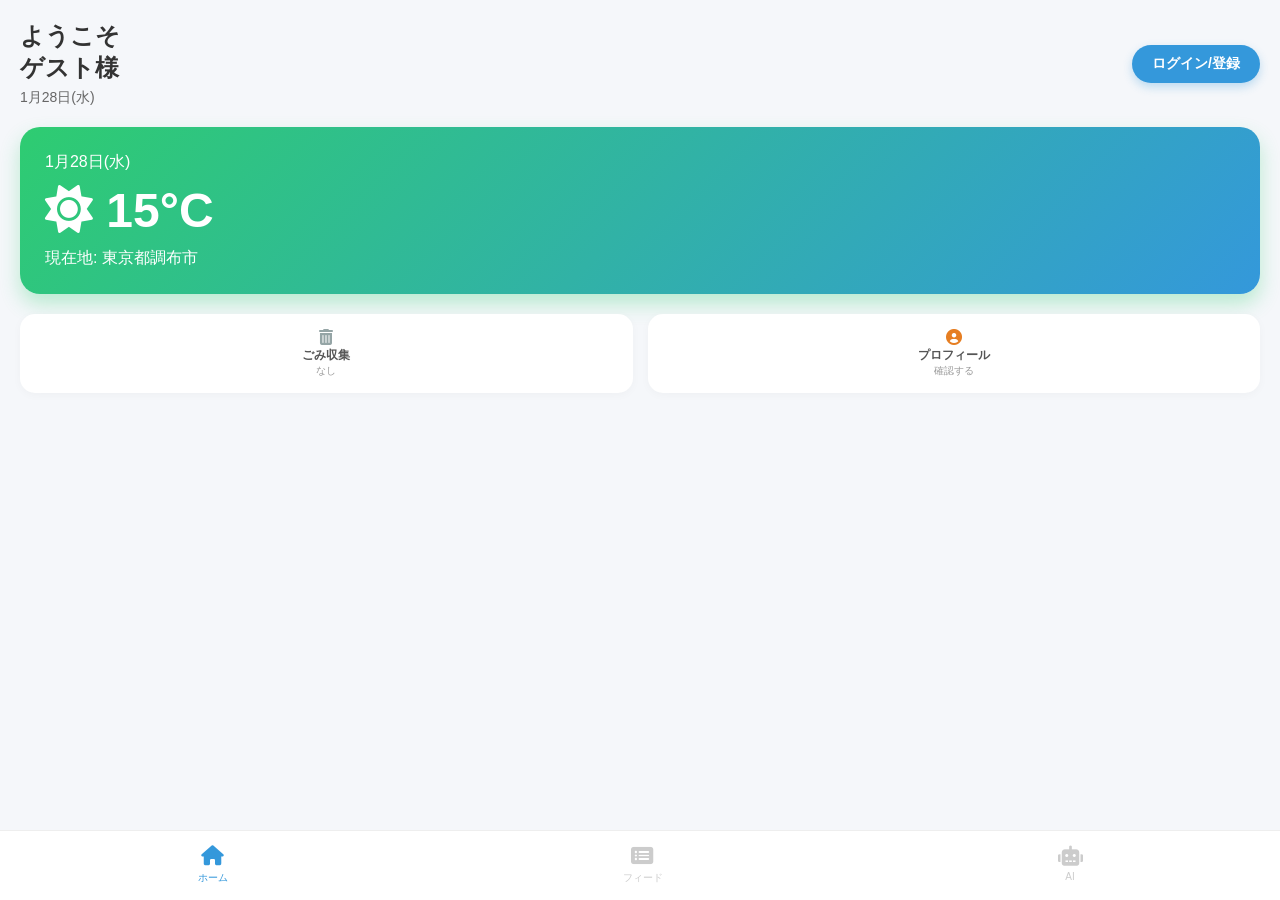
==== index.html @ 2811458e "Update index.html idチェック 重複表示 メアド 重複表示 id 半角英数字指定 追加" ====
<!DOCTYPE html>
<html lang="ja">
<head>
    <meta charset="UTF-8">
    <meta name="viewport" content="width=device-width, initial-scale=1.0">
    <title>マイアプリ</title>
    <link href="https://cdnjs.cloudflare.com/ajax/libs/font-awesome/6.0.0/css/all.min.css" rel="stylesheet">
    <style>
        /* =========================================
           基本スタイル設定
           ========================================= */
        body { margin: 0; padding: 0; background-color: #f5f7fa; font-family: -apple-system, BlinkMacSystemFont, "Segoe UI", Roboto, "Helvetica Neue", Arial, sans-serif; color: #333; padding-bottom: 80px; }
        
        /* ヘッダー周り */
        .header { padding: 20px; display: flex; justify-content: space-between; align-items: center; position: relative; }
        .greeting h1 { margin: 0; font-size: 24px; font-weight: bold; }
        .date { font-size: 14px; color: #666; margin-top: 5px; }
        
        .login-btn { background-color: #3498db; color: white; padding: 10px 20px; border-radius: 20px; font-size: 14px; font-weight: bold; text-decoration: none; display: inline-block; box-shadow: 0 4px 10px rgba(52, 152, 219, 0.3); cursor: pointer; }
        
        .header-user-icon { width: 40px; height: 40px; border-radius: 50%; background: #555; object-fit: cover; box-shadow: 0 2px 5px rgba(0,0,0,0.1); cursor: pointer; display: flex; align-items: center; justify-content: center; font-size: 20px; color: white; overflow: hidden; }
        
        /* 右上のポップアップメニュー */
        #headerMenu { position: absolute; top: 70px; right: 20px; background: white; border-radius: 15px; box-shadow: 0 10px 30px rgba(0,0,0,0.15); width: 200px; padding: 10px 0; transform-origin: top right; transform: scale(0); opacity: 0; transition: all 0.2s cubic-bezier(0.175, 0.885, 0.32, 1.275); z-index: 1000; }
        #headerMenu.active { transform: scale(1); opacity: 1; }
        .menu-item { padding: 15px 20px; display: flex; align-items: center; cursor: pointer; font-size: 14px; font-weight: bold; color: #555; }
        .menu-item:hover { background-color: #f9f9f9; }
        .menu-divider { border-top: 1px solid #eee; margin: 5px 0; }

        /* ホーム画面のカード類 */
        .weather-card { margin: 0 20px; background: linear-gradient(135deg, #2ecc71, #3498db); color: white; padding: 25px; border-radius: 20px; box-shadow: 0 10px 20px rgba(46, 204, 113, 0.3); }
        .temp { font-size: 48px; font-weight: bold; margin: 10px 0; }
        .utility-grid { display: flex; gap: 15px; padding: 20px; }
        .utility-card { flex: 1; background: white; padding: 15px; border-radius: 15px; box-shadow: 0 2px 10px rgba(0,0,0,0.03); text-align: center; cursor: pointer; transition: transform 0.1s; }
        .utility-card:active { transform: scale(0.98); }

        /* 画面切り替え用コンテナ */
        .screen-container { display: none; padding: 20px; animation: fadeIn 0.3s ease; }
        .page-header { display: flex; align-items: center; margin-bottom: 20px; }
        .back-btn { font-size: 24px; color: #555; margin-right: 15px; cursor: pointer; }
        .page-title { margin: 0; font-size: 22px; font-weight: bold; }

        /* 入力フォーム共通 */
        .settings-card { background: white; padding: 25px; border-radius: 20px; box-shadow: 0 5px 15px rgba(0,0,0,0.05); }
        .input-group { margin-bottom: 20px; text-align: left; }
        .input-group label { display: block; font-size: 13px; color: #666; margin-bottom: 8px; font-weight: bold; }
        .input-group input, .input-group textarea { width: 100%; padding: 14px; border: 1px solid #eee; background: #f9f9f9; border-radius: 12px; box-sizing: border-box; font-size: 16px; transition: border-color 0.3s; font-family: inherit; }
        .input-group input:focus, .input-group textarea:focus { border-color: #3498db; outline: none; background: white; }
        .save-btn { width: 100%; padding: 15px; background: linear-gradient(135deg, #2ecc71, #3498db); color: white; border: none; border-radius: 12px; font-size: 16px; font-weight: bold; cursor: pointer; box-shadow: 0 5px 15px rgba(46, 204, 113, 0.3); transition: all 0.3s; }
        .save-btn:disabled { background: #ccc; cursor: not-allowed; box-shadow: none; opacity: 0.7; }

        /* バリデーション用スタイル */
        .input-wrapper-relative { position: relative; }
        .validation-icon { position: absolute; right: 15px; top: 50%; transform: translateY(-50%); font-size: 16px; display: none; }
        .validation-icon.valid { display: block; color: #3498db; } /* 青系 */
        .validation-icon.invalid { display: block; color: #e74c3c; } /* 赤系 */
        
        .helper-text { font-size: 11px; color: #888; margin-top: 5px; display: flex; align-items: center; gap: 5px; }
        .helper-text.valid { color: #3498db; }

        /* エラーメッセージ（右寄せ・赤） */
        .inline-error { text-align: right; font-size: 11px; color: #e74c3c; font-weight: bold; margin-top: 4px; display: none; }
        .inline-error i { margin-left: 3px; }
        
        /* ユーザーIDなどプレフィックス付き入力欄の調整 */
        .prefix-input-container { display: flex; align-items: center; background: #f9f9f9; border: 1px solid #eee; border-radius: 12px; overflow: hidden; position: relative; }
        .prefix-input-container:focus-within { border-color: #3498db; background: white; }
        .prefix-span { padding: 0 0 0 15px; color: #999; font-size: 16px; }

        /* プロフィールアイコン編集エリア */
        .profile-icon-area { display: flex; flex-direction: column; align-items: center; margin-bottom: 30px; }
        .profile-avatar-large { position: relative; width: 100px; height: 100px; border-radius: 50%; background: #555; display: flex; align-items: center; justify-content: center; font-size: 50px; color: white; margin-bottom: 15px; border: 4px solid white; box-shadow: 0 5px 15px rgba(0,0,0,0.1); cursor: pointer; }
        .avatar-img { width: 100%; height: 100%; object-fit: cover; border-radius: 50%; display: none; }
        .edit-badge { position: absolute; bottom: -5px; right: -5px; background: #3498db; color: white; width: 30px; height: 30px; border-radius: 50%; font-size: 14px; display: flex; align-items: center; justify-content: center; border: 2px solid white; z-index: 10; }
        
        /* アイコン選択パレット */
        #iconSelector { display: none; background: #f9f9f9; padding: 15px; border-radius: 15px; margin-bottom: 20px; text-align: center; }
        .color-option, .icon-option { width: 30px; height: 30px; border-radius: 50%; display: inline-block; margin: 5px; cursor: pointer; border: 2px solid transparent; }
        .color-option.selected, .icon-option.selected { border-color: #333; transform: scale(1.1); }
        .icon-option { background: white; line-height: 30px; font-size: 16px; color: #555; }

        /* =========================================
           フィード（タイムライン）のスタイル
           ========================================= */
        .feed-list { display: flex; flex-direction: column; gap: 20px; padding-bottom: 40px; }
        .feed-card { background: white; border-radius: 20px; padding: 20px; box-shadow: 0 2px 15px rgba(0,0,0,0.03); position: relative; }
        .feed-header { display: flex; align-items: center; margin-bottom: 15px; }
        .feed-avatar { width: 45px; height: 45px; border-radius: 50%; background: #555; margin-right: 12px; display: flex; align-items: center; justify-content: center; color: white; font-size: 20px; flex-shrink: 0; overflow: hidden;}
        .feed-avatar img { width: 100%; height: 100%; object-fit: cover; }
        .feed-info { flex: 1; }
        .feed-name { font-weight: bold; font-size: 15px; color: #333; display: flex; align-items: baseline; gap: 5px;}
        .feed-id { font-size: 12px; color: #999; font-weight: normal; }
        
        .feed-time { font-size: 11px; color: #999; margin-top: 2px; }
        .feed-content { font-size: 15px; line-height: 1.6; color: #444; white-space: pre-wrap; word-break: break-all; }
        .feed-image { margin-top: 15px; width: 100%; border-radius: 15px; overflow: hidden; display: none; }
        .feed-image img { width: 100%; height: auto; display: block; }
        
        .feed-actions { margin-top: 15px; padding-top: 15px; border-top: 1px solid #f5f5f5; display: flex; gap: 20px; }
        .action-item { color: #888; font-size: 14px; cursor: pointer; display: flex; align-items: center; gap: 5px; transition: color 0.2s; }
        .action-item.liked { color: #e74c3c; }
        .action-item:hover { color: #3498db; }
        .post-delete-btn { position: absolute; top: 15px; right: 15px; color: #ccc; cursor: pointer; padding: 5px; font-size: 14px; }

        /* 投稿ボタン */
        .fab-btn { position: fixed; bottom: 80px; right: 20px; width: 60px; height: 60px; background: #3498db; border-radius: 50%; box-shadow: 0 5px 20px rgba(52, 152, 219, 0.4); display: flex; align-items: center; justify-content: center; color: white; font-size: 24px; cursor: pointer; transition: transform 0.2s; z-index: 500; }

        /* =========================================
           モーダル・通知系のスタイル
           ========================================= */
        #notificationBanner { position: fixed; top: -100px; left: 50%; transform: translateX(-50%); width: 90%; max-width: 400px; padding: 15px 20px; border-radius: 15px; background: white; color: #333; box-shadow: 0 10px 30px rgba(0,0,0,0.15); display: flex; align-items: center; gap: 15px; z-index: 3000; transition: top 0.4s; }
        #notificationIcon { font-size: 20px; }
        .success #notificationIcon { color: #2ecc71; } .error #notificationIcon { color: #e74c3c; }

        .modal-overlay { display: none; position: fixed; top: 0; left: 0; width: 100%; height: 100%; background: rgba(0,0,0,0.5); z-index: 2500; justify-content: center; align-items: center; }
        .center-card { background: white; width: 85%; max-width: 350px; padding: 25px; border-radius: 20px; text-align: center; box-shadow: 0 10px 30px rgba(0,0,0,0.2); animation: popIn 0.2s ease; overflow-y: auto; max-height: 90%; }
        
        .switch-link { margin-top: 15px; font-size: 12px; color: #666; cursor: pointer; text-decoration: underline; }
        .post-img-preview { width: 100%; height: 150px; border-radius: 10px; background: #eee; margin-top: 10px; display: none; object-fit: cover; }
        .remove-img-btn { position: absolute; top: 5px; right: 5px; background: rgba(0,0,0,0.5); color: white; border-radius: 50%; width: 25px; height: 25px; display: flex; align-items: center; justify-content: center; cursor: pointer; font-size: 12px; display: none; }

        /* コメント用モーダル */
        #commentModal { display: none; position: fixed; top: 0; left: 0; width: 100%; height: 100%; background: rgba(0,0,0,0.5); z-index: 2800; align-items: flex-end; }
        .comment-sheet { 
            width: 100%; max-width: 600px; height: 80vh; 
            background: white; 
            border-radius: 20px 20px 0 0; 
            box-shadow: 0 -5px 30px rgba(0,0,0,0.2); 
            display: flex; flex-direction: column; 
            margin: 0 auto; 
            animation: slideUp 0.3s ease-out; 
            position: relative;
        }
        .comment-header { padding: 15px; text-align: center; border-bottom: 1px solid #eee; position: relative; font-weight: bold; }
        .comment-close-btn { position: absolute; right: 15px; top: 15px; font-size: 20px; color: #999; cursor: pointer; }
        
        .comment-list { flex: 1; overflow-y: auto; padding: 15px; background: #f9f9f9; }
        
        /* 個別のコメント */
        .comment-item { display: flex; gap: 10px; margin-bottom: 15px; }
        .comment-avatar { width: 35px; height: 35px; border-radius: 50%; background: #555; flex-shrink: 0; display: flex; align-items: center; justify-content: center; color: white; font-size: 16px; overflow: hidden;}
        .comment-avatar img { width: 100%; height: 100%; object-fit: cover; }
        .comment-body { background: white; padding: 10px 15px; border-radius: 0 15px 15px 15px; box-shadow: 0 1px 3px rgba(0,0,0,0.05); max-width: 80%; }
        .comment-user { font-size: 12px; font-weight: bold; color: #555; margin-bottom: 3px; }
        .comment-text { font-size: 14px; color: #333; white-space: pre-wrap; word-break: break-all; }
        .comment-date { font-size: 10px; color: #999; margin-top: 5px; text-align: right; }
        
        /* コメント入力エリア */
        .comment-input-area { padding: 10px 15px; border-top: 1px solid #eee; background: white; display: flex; gap: 10px; padding-bottom: 20px; }
        .comment-input { flex: 1; padding: 10px; border: 1px solid #eee; border-radius: 20px; background: #f5f7fa; font-size: 14px; resize: none; height: 24px; max-height: 80px; }
        .comment-input:focus { outline: none; border-color: #3498db; background: white; }
        .comment-send-btn { width: 40px; height: 40px; border-radius: 50%; background: #3498db; color: white; border: none; display: flex; align-items: center; justify-content: center; cursor: pointer; font-size: 16px; }
        .comment-send-btn:disabled { background: #ccc; }

        /* 下部ナビゲーション */
        .bottom-nav { position: fixed; bottom: 0; left: 0; width: 100%; z-index: 100; background: white; display: flex; justify-content: space-around; padding: 15px 0; border-top: 1px solid #eee; }
        .nav-item { text-align: center; color: #ccc; font-size: 10px; cursor: pointer; }
        .nav-item.active { color: #3498db; }
        .nav-item i { font-size: 20px; display: block; margin-bottom: 5px; }

        /* アニメーション定義 */
        @keyframes fadeIn { from { opacity: 0; transform: translateY(10px); } to { opacity: 1; transform: translateY(0); } }
        @keyframes popIn { from { opacity: 0; transform: scale(0.9); } to { opacity: 1; transform: scale(1); } }
        @keyframes slideUp { from { transform: translateY(100%); } to { transform: translateY(0); } }
    </style>
</head>
<body>

    <div id="notificationBanner" class="success">
        <i id="notificationIcon" class="fas fa-check-circle"></i>
        <div id="notificationText">完了</div>
    </div>

    <div id="confirmModal" class="modal-overlay">
        <div class="center-card">
            <div style="font-weight:bold; margin-bottom:10px;" id="confirmMsg">確認</div>
            <div style="font-size:13px; color:#e74c3c; margin-bottom:20px; display:none;" id="confirmSubMsg"></div>
            
            <input type="password" id="confirmPassword" placeholder="パスワードを入力" style="display:none; width:90%; margin:0 auto 20px auto; padding:10px; border:1px solid #eee; border-radius:10px; box-sizing:border-box;">

            <div style="display:flex; gap:10px;">
                <button style="flex:1; padding:10px; border:1px solid #ddd; background:white; border-radius:10px;" onclick="closeConfirm()">キャンセル</button>
                <button style="flex:1; padding:10px; border:none; background:#3498db; color:white; border-radius:10px;" id="confirmOkBtn">OK</button>
            </div>
        </div>
    </div>

    <div id="homeScreen">
        <div class="header">
            <div class="greeting">
                <h1 id="greetingText">ようこそ<br>ゲスト様</h1>
                <div class="date">1月28日(水)</div>
            </div>
            <div class="header-icons">
                <div id="loginArea">
                    <a onclick="openAuthModal('login')" class="login-btn">ログイン/登録</a>
                </div>
                <div id="userArea" style="display: none;">
                    <div id="headerUserIcon" class="header-user-icon" onclick="toggleHeaderMenu()">
                        <i class="fas fa-user"></i>
                    </div>
                </div>
            </div>
            <div id="headerMenu">
                <div class="menu-item" onclick="showProfile()"><i class="fas fa-id-card"></i> プロフィール</div>
                <div class="menu-divider"></div>
                <div class="menu-item" onclick="showAccountSettings()"><i class="fas fa-cog"></i> 登録情報変更</div>
            </div>
        </div>

        <div class="weather-card">
            <div>1月28日(水)</div>
            <div class="temp"><i class="fas fa-sun"></i> 15°C</div>
            <div class="location">現在地: 東京都調布市</div>
        </div>

        <div class="utility-grid">
            <div class="utility-card">
                <i class="fas fa-trash-alt" style="color: #95a5a6;"></i>
                <div style="font-size:12px; font-weight:bold; color:#555;">ごみ収集</div>
                <div style="font-size:10px; color:#999;">なし</div>
            </div>
            <div class="utility-card" onclick="showProfile()">
                <i class="fas fa-user-circle" style="color: #e67e22;"></i>
                <div style="font-size:12px; font-weight:bold; color:#555;">プロフィール</div>
                <div style="font-size:10px; color:#999;">確認する</div>
            </div>
        </div>
    </div>

    <div id="feedScreen" class="screen-container">
        <div class="page-header" style="justify-content: space-between;">
            <h1 class="page-title" style="margin:0;">フィード</h1>
            <div style="font-size:12px; color:#999;">最新の投稿</div>
        </div>
        
        <div id="feedList" class="feed-list">
            <div style="text-align:center; color:#999; margin-top:50px;">
                <i class="fas fa-spinner fa-spin"></i> 読み込み中...
            </div>
        </div>
        
        <div class="fab-btn" onclick="openPostModal()">
            <i class="fas fa-pen"></i>
        </div>
    </div>

    <div id="profileScreen" class="screen-container">
        <div class="page-header">
            <i class="fas fa-arrow-left back-btn" onclick="goBack()"></i>
            <h1 class="page-title">プロフィール</h1>
        </div>
        <div class="settings-card">
            <div class="profile-icon-area">
                <input type="file" id="imageInput" accept="image/*" style="display: none;" onchange="handleImageSelect(event)">
                <div class="profile-avatar-large" id="currentAvatar" onclick="triggerImageUpload()">
                    <img id="avatarImg" class="avatar-img" src="">
                    <i id="avatarIcon" class="avatar-icon fas fa-user"></i>
                    <div class="edit-badge"><i class="fas fa-camera" style="font-size:12px; margin:0; box-shadow:none; color:white;"></i></div>
                </div>
                <div style="font-size:12px; color:#999;">タップして写真を変更</div>
                <div id="resetIconBtn" style="font-size:12px; color:#e74c3c; margin-top:5px; cursor:pointer; display:none;" onclick="resetToDefaultIcon()">元のアイコンに戻す</div>
            </div>

            <div style="text-align:center; margin-bottom:15px; font-size:12px; color:#3498db; cursor:pointer;" onclick="toggleIconSelector()">またはイラストアイコンを作成する</div>

            <div id="iconSelector">
                <div style="font-size:12px; font-weight:bold; margin-bottom:5px;">色を選ぶ</div>
                <div id="colorPalette"></div>
                <div style="font-size:12px; font-weight:bold; margin:10px 0 5px;">マークを選ぶ</div>
                <div id="iconPalette"></div>
            </div>

            <div class="input-group">
                <label>公開名 (ニックネーム)</label>
                <input type="text" id="publicName" placeholder="アプリ内で表示される名前">
            </div>

            <div class="input-group">
                <label>ユーザーID</label>
                <div style="display:flex; align-items:center; background:#f9f9f9; border:1px solid #eee; border-radius:12px; overflow:hidden;">
                    <span style="padding:0 10px; color:#999;">@</span>
                    <input type="text" id="customId" placeholder="user_id" style="border:none; padding-left:0;">
                </div>
                <div style="font-size:11px; color:#999; margin-top:5px;">※IDは公開されます</div>
            </div>

            <button id="saveProfileDataBtn" class="save-btn" onclick="savePublicProfile()" disabled>変更を保存する</button>
        </div>
    </div>

    <div id="accountSettingsScreen" class="screen-container">
        <div class="page-header">
            <i class="fas fa-arrow-left back-btn" onclick="goBack()"></i>
            <h1 class="page-title">登録情報の変更</h1>
        </div>
        <div class="settings-card">
            <div style="font-size:18px; font-weight:bold; margin-bottom:20px; color:#3498db; border-bottom:2px solid #f0f0f0; padding-bottom:10px;">アカウント設定</div>
            
            <div class="input-group">
                <label>メールアドレス</label>
                <input type="email" id="editEmail">
            </div>
            <div class="input-group">
                <label>パスワード変更</label>
                <input type="password" id="editPass" placeholder="新しいパスワード">
                <input type="password" id="editPassConfirm" placeholder="確認" style="margin-top:10px;">
            </div>
            <button id="saveAccountBtn" class="save-btn" onclick="updateAccountInfo()" disabled>変更を保存する</button>
            <div style="margin-top:30px; text-align:center;">
                <button style="color:#e74c3c; background:none; border:1px solid #e74c3c; padding:10px 20px; border-radius:20px; cursor:pointer; font-weight:bold;" onclick="confirmLogout()">ログアウト</button>
            </div>
            <div style="margin-top:40px; padding-top:20px; border-top:1px solid #eee;">
                <button style="width:100%; padding:15px; background:#ffebee; color:#e74c3c; border:none; border-radius:12px; font-size:14px; font-weight:bold; cursor:pointer;" onclick="confirmDeleteAccount()">アカウントを完全に削除する</button>
            </div>
        </div>
    </div>

    <div id="authModal" class="modal-overlay">
        <div class="center-card">
            <h2 id="modalTitle">ログイン</h2>
            
            <div class="input-group" id="idGroup" style="display:none;">
                <label>ユーザーID</label>
                <div class="prefix-input-container">
                    <span class="prefix-span">@</span>
                    <input type="text" id="inputId" placeholder="user_id" style="border:none; padding-left:5px; background: transparent;">
                    <i class="validation-icon fas fa-check-circle" id="icon-id"></i>
                </div>
                <div style="font-size:10px; color:#999; margin-top:3px; display:flex; justify-content:space-between;">
                    <span>※IDは公開されます</span>
                    <span style="font-size:10px;">※半角英数字のみ</span>
                </div>
                <div id="idError" class="inline-error">既に登録されています <i class="fas fa-exclamation-circle"></i></div>
            </div>

            <div class="input-group" id="publicNameGroup" style="display:none;">
                <label>表示名 (ニックネーム)</label>
                <div class="input-wrapper-relative">
                    <input type="text" id="inputPublicName" placeholder="アプリ内で表示される名前">
                    <i class="validation-icon fas fa-check-circle" id="icon-name"></i>
                </div>
                <div style="font-size:10px; color:#999; margin-top:3px;">※フィードなどで公開されます</div>
            </div>

            <div class="input-group">
                <label>メールアドレス</label>
                <div class="input-wrapper-relative">
                    <input type="email" id="inputEmail" placeholder="sample@gmail.com">
                    <i class="validation-icon fas fa-check-circle" id="icon-email"></i>
                </div>
                <div id="emailError" class="inline-error">既に登録されています <i class="fas fa-exclamation-circle"></i></div>
            </div>

            <div class="input-group">
                <label>パスワード</label>
                <div class="input-wrapper-relative">
                    <input type="password" id="inputPass" placeholder="••••••••">
                    <i class="validation-icon fas fa-check-circle" id="icon-pass"></i>
                </div>
                <div class="helper-text" id="passHelper">半角英数字6文字以上</div>
            </div>

            <div class="input-group" id="passConfirmGroup" style="display:none;">
                <label>パスワード (再入力)</label>
                <div class="input-wrapper-relative">
                    <input type="password" id="inputPassConfirm">
                    <i class="validation-icon fas fa-check-circle" id="icon-passConfirm"></i>
                </div>
            </div>

            <button class="save-btn" id="authBtn" onclick="handleAuth()">決定</button>
            
            <div class="switch-link" id="switchText" onclick="toggleMode()"><b>登録はこちら</b></div>
            
            <div class="switch-link" onclick="closeAuthModal()">閉じる</div>
        </div>
    </div>

    <div id="postModal" class="modal-overlay">
        <div class="center-card">
            <h2>新規投稿</h2>
            <div class="input-group">
                <textarea id="postText" rows="4" placeholder="今どうしてる？" style="resize:none;"></textarea>
            </div>
            <div class="input-group" style="text-align:center;">
                <button style="background:#eee; border:none; padding:10px 20px; border-radius:20px; font-weight:bold; color:#555; cursor:pointer;" onclick="document.getElementById('postImageInput').click()">
                    <i class="fas fa-image"></i> 写真を追加
                </button>
                <input type="file" id="postImageInput" accept="image/*" style="display:none;" onchange="handlePostImageSelect(event)">
                <div style="position:relative;">
                    <img id="postImgPreview" class="post-img-preview">
                    <div id="removePostImgBtn" class="remove-img-btn" onclick="removePostImage()">✕</div>
                </div>
            </div>
            <button class="save-btn" id="submitPostBtn" onclick="submitPost()">投稿する</button>
            <div class="switch-link" onclick="closePostModal()">閉じる</div>
        </div>
    </div>

    <div id="commentModal">
        <div class="comment-sheet">
            <div class="comment-header">
                コメント
                <div class="comment-close-btn" onclick="closeCommentModal()">✕</div>
            </div>
            <div id="commentList" class="comment-list"></div>
            <div class="comment-input-area">
                <textarea id="commentInput" class="comment-input" rows="1" placeholder="コメントを入力..."></textarea>
                <button id="sendCommentBtn" class="comment-send-btn" onclick="submitComment()">
                    <i class="fas fa-paper-plane"></i>
                </button>
            </div>
        </div>
    </div>

    <div class="bottom-nav">
        <div class="nav-item active" id="navHome" onclick="switchTab('home')"><i class="fas fa-home"></i>ホーム</div>
        <div class="nav-item" id="navFeed" onclick="switchTab('feed')"><i class="fas fa-list-alt"></i>フィード</div>
        <div class="nav-item"><i class="fas fa-robot"></i>AI</div>
    </div>

    <script type="module">
        import { initializeApp } from "https://www.gstatic.com/firebasejs/10.7.1/firebase-app.js";
        import { getAuth, createUserWithEmailAndPassword, signInWithEmailAndPassword, onAuthStateChanged, signOut, updateEmail, updatePassword, updateProfile, deleteUser, reauthenticateWithCredential, EmailAuthProvider } 
            from "https://www.gstatic.com/firebasejs/10.7.1/firebase-auth.js";
        import { getFirestore, doc, setDoc, getDoc, updateDoc, deleteDoc, collection, addDoc, query, where, getDocs, orderBy, limit, onSnapshot, serverTimestamp, writeBatch, arrayUnion, arrayRemove, increment } 
            from "https://www.gstatic.com/firebasejs/10.7.1/firebase-firestore.js";

        const CLOUDINARY_CLOUD_NAME = "dvfkc6l0d";
        const CLOUDINARY_UPLOAD_PRESET = "Nd8oj7zj";

        const firebaseConfig = {
          apiKey: "AIzaSyBzGdWG07Y_5SFmC4HOD3tde78F9HutSiI",
          authDomain: "test-app-371a4.firebaseapp.com",
          projectId: "test-app-371a4",
          storageBucket: "test-app-371a4.firebasestorage.app",
          messagingSenderId: "253478820619",
          appId: "1:253478820619:web:981b0b0f252a0953e3a00e"
        };

        const app = initializeApp(firebaseConfig);
        const auth = getAuth(app);
        const db = getFirestore(app);

        let currentAuthMode = 'login';
        let currentUserData = null; 
        let tempIconData = { color: '#555', icon: 'fa-user', imageUrl: null };
        let selectedFile = null;
        let selectedPostFile = null;
        let feedUnsubscribe = null; 
        
        let currentOpenPostId = null;
        let commentsUnsubscribe = null;

        const colors = ['#555', '#e74c3c', '#e67e22', '#f1c40f', '#2ecc71', '#3498db', '#9b59b6', '#95a5a6'];
        const icons = ['fa-user', 'fa-smile', 'fa-robot', 'fa-cat', 'fa-dog', 'fa-fish', 'fa-rocket', 'fa-star'];

        window.showNotify = (msg, type='success') => {
            const b = document.getElementById('notificationBanner');
            const t = document.getElementById('notificationText');
            const i = document.getElementById('notificationIcon');
            t.innerText = msg; b.className = ""; b.classList.add(type);
            i.className = type === 'success' ? "fas fa-check-circle" : "fas fa-exclamation-circle";
            b.style.top = "20px"; setTimeout(() => { b.style.top = "-100px"; }, 3000);
        };
        
        window.showConfirmDialog = (msg, onOk, isDanger=false) => {
            const m = document.getElementById('confirmModal');
            document.getElementById('confirmMsg').innerText = msg;
            
            document.getElementById('confirmPassword').style.display = 'none';

            const sub = document.getElementById('confirmSubMsg');
            if(isDanger) {
                sub.innerText = "この操作は取り消せません。"; sub.style.display = 'block';
            } else {
                sub.style.display = 'none';
            }

            const ok = document.getElementById('confirmOkBtn');
            const newOk = ok.cloneNode(true); ok.parentNode.replaceChild(newOk, ok);
            newOk.onclick = () => { onOk(); window.closeConfirm(); };
            
            if(isDanger) {
                newOk.style.background = "#e74c3c"; newOk.innerText = "削除する";
            } else {
                newOk.style.background = "#3498db"; newOk.innerText = "OK";
            }
            m.style.display = 'flex';
        };
        window.closeConfirm = () => document.getElementById('confirmModal').style.display = 'none';
        
        function escapeHtml(unsafe) {
            if(!unsafe) return "";
            return unsafe.replace(/&/g, "&amp;").replace(/</g, "&lt;").replace(/>/g, "&gt;").replace(/"/g, "&quot;").replace(/'/g, "&#039;");
        }

        window.switchTab = (tab) => {
            document.querySelectorAll('.nav-item').forEach(el => el.classList.remove('active'));
            if(tab === 'home') document.getElementById('navHome').classList.add('active');
            if(tab === 'feed') document.getElementById('navFeed').classList.add('active');

            document.querySelectorAll('.screen-container').forEach(e => e.style.display = 'none');
            document.getElementById('homeScreen').style.display = 'none';

            if (tab === 'home') {
                document.getElementById('homeScreen').style.display = 'block';
            } else if (tab === 'feed') {
                document.getElementById('feedScreen').style.display = 'block';
                if(!feedUnsubscribe) loadFeed(); 
            }
        };
        window.goBack = () => window.switchTab('home');

        window.confirmDeleteAccount = () => {
            const passInput = document.getElementById('confirmPassword');
            passInput.value = "";
            
            window.showConfirmDialog("アカウントを完全に削除しますか？\n確認のためパスワードを入力してください", async () => {
                const password = passInput.value;
                if(!password) return window.showNotify("パスワードを入力してください", "error");

                window.showNotify("削除処理中...", "success");
                try {
                    const user = auth.currentUser;
                    const uid = user.uid;
                    const email = user.email;

                    const credential = EmailAuthProvider.credential(email, password);
                    await reauthenticateWithCredential(user, credential);

                    const q = query(collection(db, "posts"), where("userId", "==", uid));
                    const snapshot = await getDocs(q);
                    const batch = writeBatch(db);
                    snapshot.forEach((doc) => { batch.delete(doc.ref); });
                    await batch.commit();
                    
                    await deleteDoc(doc(db, "users", uid));
                    await deleteUser(user);

                    window.showNotify("アカウントを削除しました");
                    setTimeout(()=>location.reload(), 1500);

                } catch(error) {
                    console.error(error);
                    if(error.code === 'auth/wrong-password') {
                        window.showNotify("パスワードが間違っています", "error");
                    } else {
                        window.showNotify("エラー: " + error.message, "error");
                    }
                }
            }, true);

            passInput.style.display = 'block';
            passInput.focus();
        };

        window.openCommentModal = (postId) => {
            if(!auth.currentUser) return window.openAuthModal('login');
            
            currentOpenPostId = postId;
            document.getElementById('commentModal').style.display = 'flex';
            document.getElementById('commentInput').value = "";
            document.getElementById('commentList').innerHTML = '<div style="text-align:center; color:#999; padding:20px;"><i class="fas fa-spinner fa-spin"></i> 読み込み中...</div>';

            const commentsRef = collection(db, "posts", postId, "comments");
            const q = query(commentsRef, orderBy("createdAt", "asc"));

            if(commentsUnsubscribe) commentsUnsubscribe();

            commentsUnsubscribe = onSnapshot(q, (snapshot) => {
                const list = document.getElementById('commentList');
                list.innerHTML = ""; 

                if (snapshot.empty) {
                    list.innerHTML = '<div style="text-align:center; color:#999; padding:20px;">まだコメントはありません。<br>一番乗りでコメントしよう！</div>';
                    return;
                }

                snapshot.forEach(doc => {
                    const c = doc.data();
                    const d = c.createdAt ? c.createdAt.toDate() : new Date();
                    const timeStr = `${d.getMonth()+1}/${d.getDate()} ${d.getHours()}:${String(d.getMinutes()).padStart(2, '0')}`;
                    
                    let iconHtml = "";
                    let bgStyle = "";
                    if(c.userPhotoURL) {
                        iconHtml = `<img src="${c.userPhotoURL}">`;
                        bgStyle = "background: transparent;";
                    } else {
                        iconHtml = `<i class="fas ${c.userIconClass || 'fa-user'}"></i>`;
                        bgStyle = `background: ${c.userIconColor || '#555'};`;
                    }

                    const html = `
                        <div class="comment-item">
                            <div class="comment-avatar" style="${bgStyle}">${iconHtml}</div>
                            <div class="comment-body">
                                <div class="comment-user">${escapeHtml(c.userName)}</div>
                                <div class="comment-text">${escapeHtml(c.text)}</div>
                                <div class="comment-date">${timeStr}</div>
                            </div>
                        </div>
                    `;
                    list.insertAdjacentHTML('beforeend', html);
                });
                
                list.scrollTop = list.scrollHeight;
            });
        };

        window.closeCommentModal = () => {
            document.getElementById('commentModal').style.display = 'none';
            if(commentsUnsubscribe) {
                commentsUnsubscribe();
                commentsUnsubscribe = null;
            }
            currentOpenPostId = null;
        };

        window.submitComment = async () => {
            const text = document.getElementById('commentInput').value.trim();
            if(!text || !currentOpenPostId) return;

            const btn = document.getElementById('sendCommentBtn');
            btn.disabled = true;

            try {
                const user = currentUserData;
                const userName = user.publicName || "名無しさん";

                await addDoc(collection(db, "posts", currentOpenPostId, "comments"), {
                    userId: auth.currentUser.uid,
                    userName: userName,
                    userIconColor: user.iconColor || '#555',
                    userIconClass: user.iconClass || 'fa-user',
                    userPhotoURL: user.photoURL || null,
                    text: text,
                    createdAt: serverTimestamp()
                });

                const postRef = doc(db, "posts", currentOpenPostId);
                await updateDoc(postRef, {
                    commentCount: increment(1)
                });

                document.getElementById('commentInput').value = ""; 
            } catch(e) {
                console.error(e);
                window.showNotify("送信エラー", "error");
            } finally {
                btn.disabled = false;
            }
        };

        function loadFeed() {
            const list = document.getElementById('feedList');
            const q = query(collection(db, "posts"), orderBy("createdAt", "desc"), limit(20));

            feedUnsubscribe = onSnapshot(q, (snapshot) => {
                list.innerHTML = "";
                if(snapshot.empty) {
                    list.innerHTML = `<div style="text-align:center; padding:20px; color:#999;">投稿がありません。</div>`;
                    return;
                }

                const currentUid = auth.currentUser ? auth.currentUser.uid : null;

                snapshot.forEach(docSnap => {
                    const post = docSnap.data();
                    const postId = docSnap.id;
                    const el = document.createElement('div');
                    el.className = 'feed-card';
                    
                    let timeStr = "";
                    if(post.createdAt) {
                        const d = post.createdAt.toDate();
                        timeStr = `${d.getMonth()+1}/${d.getDate()} ${d.getHours()}:${String(d.getMinutes()).padStart(2, '0')}`;
                    }

                    let iconHtml = post.userPhotoURL 
                        ? `<img src="${post.userPhotoURL}">` 
                        : `<i class="fas ${post.userIconClass || 'fa-user'}"></i>`;
                    let bgStyle = post.userPhotoURL 
                        ? "background: transparent;" 
                        : `background: ${post.userIconColor || '#555'};`;

                    const deleteBtnHtml = (currentUid && post.userId === currentUid) 
                        ? `<div class="post-delete-btn" onclick="deletePost('${postId}')"><i class="fas fa-trash-alt"></i></div>` : '';

                    const likedBy = post.likedBy || [];
                    const isLiked = currentUid && likedBy.includes(currentUid);
                    const heartClass = isLiked ? "fas fa-heart" : "far fa-heart";
                    const likeActionClass = isLiked ? "action-item liked" : "action-item";
                    const likeCount = post.likes || 0;
                    const commentCount = post.commentCount || 0;
                    
                    const idDisplay = post.customId ? `<span class="feed-id">@${escapeHtml(post.customId)}</span>` : '';

                    el.innerHTML = `
                        ${deleteBtnHtml}
                        <div class="feed-header">
                            <div class="feed-avatar" style="${bgStyle}">${iconHtml}</div>
                            <div class="feed-info">
                                <div class="feed-name">
                                    ${escapeHtml(post.userName)}
                                    ${idDisplay}
                                </div>
                                <div class="feed-time">${timeStr}</div>
                            </div>
                        </div>
                        <div class="feed-content">${escapeHtml(post.text)}</div>
                        ${post.imageUrl ? `<div class="feed-image" style="display:block;"><img src="${post.imageUrl}"></div>` : ''}
                        
                        <div class="feed-actions">
                            <div class="${likeActionClass}" onclick="toggleLike('${postId}')">
                                <i class="${heartClass}"></i> ${likeCount > 0 ? likeCount : 'いいね'}
                            </div>
                            <div class="action-item" onclick="openCommentModal('${postId}')">
                                <i class="far fa-comment"></i> ${commentCount > 0 ? commentCount : 'コメント'}
                            </div>
                        </div>
                    `;
                    list.appendChild(el);
                });
            });
        }

        window.openPostModal = () => {
            if(!auth.currentUser) return window.openAuthModal('login');
            document.getElementById('postModal').style.display = 'flex';
            document.getElementById('postText').value = "";
            window.removePostImage();
        };
        window.closePostModal = () => document.getElementById('postModal').style.display = 'none';

        window.handlePostImageSelect = (event) => {
            const file = event.target.files[0];
            if (!file) return;
            selectedPostFile = file;
            const reader = new FileReader();
            reader.onload = (e) => {
                const img = document.getElementById('postImgPreview');
                img.src = e.target.result;
                img.style.display = 'block';
                document.getElementById('removePostImgBtn').style.display = 'flex';
            };
            reader.readAsDataURL(file);
        };
        window.removePostImage = () => {
            selectedPostFile = null;
            document.getElementById('postImageInput').value = "";
            document.getElementById('postImgPreview').style.display = 'none';
            document.getElementById('removePostImgBtn').style.display = 'none';
        };

        window.submitPost = async () => {
            const text = document.getElementById('postText').value.trim();
            if(!text && !selectedPostFile) return window.showNotify("本文または画像を入力してください", "error");

            const btn = document.getElementById('submitPostBtn');
            btn.disabled = true; btn.innerText = "投稿中...";

            try {
                let imageUrl = null;
                if(selectedPostFile) imageUrl = await uploadToCloudinary(selectedPostFile, 'post');

                const user = currentUserData;
                const userName = user.publicName || "名無しさん";
                const customId = user.customId || "";

                await addDoc(collection(db, "posts"), {
                    userId: auth.currentUser.uid,
                    userName: userName,
                    customId: customId,
                    userIconColor: user.iconColor || '#555',
                    userIconClass: user.iconClass || 'fa-user',
                    userPhotoURL: user.photoURL || null,
                    text: text,
                    imageUrl: imageUrl,
                    createdAt: serverTimestamp(),
                    likes: 0,
                    likedBy: [],
                    commentCount: 0 
                });

                window.showNotify("投稿しました！");
                window.closePostModal();
            } catch(e) { 
                window.showNotify("投稿エラー: " + e.message, "error"); 
            } finally { 
                btn.disabled = false; btn.innerText = "投稿する"; 
            }
        };

        window.toggleLike = async (postId) => {
            if(!auth.currentUser) return window.openAuthModal('login');
            try {
                const uid = auth.currentUser.uid;
                const postRef = doc(db, "posts", postId);
                const p = await getDoc(postRef);
                
                if(p.exists()) {
                    const data = p.data();
                    const likedBy = data.likedBy || [];
                    
                    if(likedBy.includes(uid)) {
                        await updateDoc(postRef, { likes: increment(-1), likedBy: arrayRemove(uid) });
                    } else {
                        await updateDoc(postRef, { likes: increment(1), likedBy: arrayUnion(uid) });
                    }
                }
            } catch(e) { console.error(e); }
        };

        window.deletePost = (postId) => {
            window.showConfirmDialog("この投稿を削除しますか？", async () => {
                try {
                    await deleteDoc(doc(db, "posts", postId));
                    window.showNotify("投稿を削除しました");
                } catch(e) {
                    window.showNotify("削除失敗: " + e.message, "error");
                }
            }, true);
        };

        async function uploadToCloudinary(file, type='profile') {
            const user = auth.currentUser;
            if (!user) throw new Error("ログインしていません");

            const formData = new FormData();
            formData.append('file', file);
            formData.append('upload_preset', CLOUDINARY_UPLOAD_PRESET); 
            formData.append('public_id', `${type}_${user.uid}_${new Date().getTime()}`);

            const response = await fetch(`https://api.cloudinary.com/v1_1/${CLOUDINARY_CLOUD_NAME}/image/upload`, {
                method: 'POST', body: formData
            });

            if (!response.ok) throw new Error("画像のアップロードに失敗しました");
            const data = await response.json();
            return data.secure_url;
        }

        window.showProfile = () => {
            if(!auth.currentUser) return window.openAuthModal('login');
            window.switchTab(''); 
            document.querySelectorAll('.screen-container').forEach(e => e.style.display = 'none');
            document.getElementById('homeScreen').style.display = 'none';
            document.getElementById('profileScreen').style.display = 'block';
            
            document.getElementById('publicName').value = currentUserData.publicName || "";
            document.getElementById('customId').value = currentUserData.customId || "";
            
            tempIconData = { 
                color: currentUserData.iconColor || '#555', 
                icon: currentUserData.iconClass || 'fa-user', 
                imageUrl: currentUserData.photoURL || null 
            };
            selectedFile = null;
            
            renderProfileAvatar();
            createIconSelector();
            checkProfileChanges();
        };

        function checkProfileChanges() {
            const nameChanged = document.getElementById('publicName').value !== (currentUserData.publicName || "");
            const idChanged = document.getElementById('customId').value !== (currentUserData.customId || "");
            
            const iconChanged = (tempIconData.color !== (currentUserData.iconColor||'#555')) || (tempIconData.icon !== (currentUserData.iconClass||'fa-user'));
            const imgChanged = !!selectedFile || (currentUserData.photoURL && !tempIconData.imageUrl);
            document.getElementById('saveProfileDataBtn').disabled = !(nameChanged || idChanged || iconChanged || imgChanged);
        }
        document.getElementById('publicName').oninput = checkProfileChanges;
        document.getElementById('customId').oninput = checkProfileChanges;

        window.savePublicProfile = async () => {
            window.showConfirmDialog("変更を保存しますか？", async () => {
                const newName = document.getElementById('publicName').value;
                const newId = document.getElementById('customId').value;
                window.showNotify("保存中...", "success");
                
                try {
                    let finalUrl = currentUserData.photoURL || null;
                    if (!tempIconData.imageUrl && currentUserData.photoURL) finalUrl = null;
                    if (selectedFile) finalUrl = await uploadToCloudinary(selectedFile);

                    const updateData = {
                        publicName: newName,
                        customId: newId,
                        iconColor: tempIconData.color,
                        iconClass: tempIconData.icon,
                        photoURL: finalUrl
                    };
                    
                    await updateDoc(doc(db, "users", auth.currentUser.uid), updateData);
                    Object.assign(currentUserData, updateData);
                    updateHeader();
                    window.showNotify("更新しました");
                    window.goBack();
                } catch(e) { window.showNotify("エラー: " + e.message, "error"); }
            });
        };

        function renderProfileAvatar() {
            const d = document.getElementById('currentAvatar');
            const img = document.getElementById('avatarImg');
            const ico = document.getElementById('avatarIcon');
            const rst = document.getElementById('resetIconBtn');
            
            if (tempIconData.imageUrl) {
                img.src = tempIconData.imageUrl; img.style.display = 'block'; ico.style.display = 'none';
                d.style.background = 'transparent'; d.style.border = 'none'; rst.style.display = 'block';
            } else {
                img.style.display = 'none'; ico.style.display = 'block';
                ico.className = `avatar-icon fas ${tempIconData.icon}`;
                d.style.background = tempIconData.color; d.style.border = '4px solid white'; d.style.color = 'white';
                rst.style.display = 'none';
            }
        }
        
        window.triggerImageUpload = () => document.getElementById('imageInput').click();
        window.handleImageSelect = (event) => {
            const file = event.target.files[0];
            if (!file) return;
            selectedFile = file;
            const reader = new FileReader();
            reader.onload = (e) => {
                tempIconData.imageUrl = e.target.result;
                renderProfileAvatar();
                checkProfileChanges();
            };
            reader.readAsDataURL(file);
        };
        window.resetToDefaultIcon = () => {
            tempIconData.imageUrl = null; selectedFile = null;
            renderProfileAvatar(); checkProfileChanges();
        };

        window.toggleIconSelector = () => {
            const s = document.getElementById('iconSelector');
            s.style.display = s.style.display === 'block' ? 'none' : 'block';
        };
        function createIconSelector() {
            const cP = document.getElementById('colorPalette'); cP.innerHTML = '';
            const iP = document.getElementById('iconPalette'); iP.innerHTML = '';
            
            colors.forEach(c => {
                const e = document.createElement('div'); e.className = 'color-option'; e.style.backgroundColor = c;
                if(c === tempIconData.color) e.classList.add('selected');
                e.onclick = () => { tempIconData.color = c; if(!tempIconData.imageUrl) renderProfileAvatar(); checkProfileChanges(); createIconSelector(); };
                cP.appendChild(e);
            });
            icons.forEach(i => {
                const e = document.createElement('div'); e.className = 'icon-option'; e.innerHTML = `<i class="fas ${i}"></i>`;
                if(i === tempIconData.icon) e.classList.add('selected');
                e.onclick = () => { tempIconData.icon = i; if(!tempIconData.imageUrl) renderProfileAvatar(); checkProfileChanges(); createIconSelector(); };
                iP.appendChild(e);
            });
        }

        window.showAccountSettings = () => {
            if(!auth.currentUser) return window.openAuthModal('login');
            window.switchTab('');
            document.querySelectorAll('.screen-container').forEach(e => e.style.display = 'none');
            document.getElementById('homeScreen').style.display = 'none';
            document.getElementById('accountSettingsScreen').style.display = 'block';
            
            document.getElementById('editEmail').value = auth.currentUser.email || "";
            document.getElementById('editPass').value = ""; document.getElementById('editPassConfirm').value = "";
            checkAccountChanges();
        };

        function checkAccountChanges() {
            const e = document.getElementById('editEmail').value !== auth.currentUser.email;
            const p = document.getElementById('editPass').value.length > 0;
            document.getElementById('saveAccountBtn').disabled = !(e || p);
        }
        ['editEmail','editPass'].forEach(id => document.getElementById(id).oninput = checkAccountChanges);

        window.updateAccountInfo = async () => {
            const e = document.getElementById('editEmail').value;
            const p = document.getElementById('editPass').value;
            const pc = document.getElementById('editPassConfirm').value;
            if(p && (p.length<6 || p!==pc)) return window.showNotify("パスワードを確認してください", "error");
            
            window.showConfirmDialog("変更を保存しますか？", async () => {
                try {
                    const u = auth.currentUser;
                    if(e !== u.email) await updateEmail(u,e);
                    if(p) await updatePassword(u,p);
                    updateHeader(); window.showNotify("更新しました"); window.goBack();
                } catch(err) { 
                    if(err.code==='auth/requires-recent-login') { window.showNotify("再ログインが必要です","error"); window.logoutExecution(); }
                    else window.showNotify(err.message, "error");
                }
            });
        };

        /* ============================
           認証・バリデーション関連
           ============================ */
        window.openAuthModal = (mode) => {
            currentAuthMode = mode; 
            document.getElementById('authModal').style.display = 'flex';
            
            const isReg = mode === 'register';
            document.getElementById('idGroup').style.display = isReg ? 'block' : 'none';
            document.getElementById('publicNameGroup').style.display = isReg ? 'block' : 'none';
            document.getElementById('passConfirmGroup').style.display = isReg ? 'block' : 'none';
            
            document.getElementById('modalTitle').innerText = isReg ? "新規登録" : "ログイン";
            document.getElementById('switchText').innerHTML = isReg ? "ログインへ戻る" : "<b>登録はこちら</b>";
            
            resetValidationDisplay();
        };
        window.closeAuthModal = () => document.getElementById('authModal').style.display = 'none';
        window.toggleMode = () => window.openAuthModal(currentAuthMode==='login'?'register':'login');

        // バリデーション用関数
        function setValidationStatus(elementId, isValid) {
            const icon = document.getElementById('icon-' + elementId);
            if (!icon) return;
            
            icon.classList.remove('valid', 'invalid', 'fa-check-circle', 'fa-exclamation-circle');
            
            if (isValid) {
                icon.classList.add('valid', 'fa-check-circle');
            } else {
                icon.classList.add('invalid', 'fa-exclamation-circle');
            }
        }

        // 入力をクリア/アイコン非表示
        function resetValidationDisplay() {
            document.querySelectorAll('.validation-icon').forEach(el => {
                el.classList.remove('valid', 'invalid');
            });
            document.getElementById('passHelper').classList.remove('valid');
            document.getElementById('emailError').style.display = 'none';
            document.getElementById('idError').style.display = 'none';
        }

        // リアルタイムチェック
        function validateField(type) {
            if (currentAuthMode !== 'register') return;

            const val = document.getElementById('input' + type.charAt(0).toUpperCase() + type.slice(1))?.value || '';
            let isValid = false;

            if (type === 'id') {
                // 半角英数字のみ
                isValid = /^[a-zA-Z0-9]+$/.test(val);
                // エラー表示をリセット（重複チェックは送信時）
                document.getElementById('idError').style.display = 'none';
            } else if (type === 'publicName') { 
                isValid = val.trim().length > 0;
            } else if (type === 'email') {
                isValid = /\S+@\S+\.\S+/.test(val);
                document.getElementById('emailError').style.display = 'none';
            } else if (type === 'pass') {
                isValid = /^[a-zA-Z0-9]{6,}$/.test(val);
                const helper = document.getElementById('passHelper');
                if (isValid) helper.classList.add('valid');
                else helper.classList.remove('valid');
                validateField('passConfirm');
            } else if (type === 'passConfirm') {
                const passVal = document.getElementById('inputPass').value;
                isValid = (val === passVal) && (val.length > 0);
            }

            let targetId = type;
            if (type === 'publicName') targetId = 'name';

            setValidationStatus(targetId, isValid);
        }

        document.getElementById('inputId').addEventListener('input', () => validateField('id'));
        document.getElementById('inputPublicName').addEventListener('input', () => validateField('publicName'));
        document.getElementById('inputEmail').addEventListener('input', () => validateField('email'));
        document.getElementById('inputPass').addEventListener('input', () => validateField('pass'));
        document.getElementById('inputPassConfirm').addEventListener('input', () => validateField('passConfirm'));
        
        // ユーザーID重複チェック関数
        async function checkIdAvailability(id) {
            const q = query(collection(db, "users"), where("customId", "==", id));
            const snap = await getDocs(q);
            return snap.empty; // true = 使用可能
        }

        window.handleAuth = async () => {
            const e = document.getElementById('inputEmail').value;
            const p = document.getElementById('inputPass').value;
            const pc = document.getElementById('inputPassConfirm').value;
            const customId = document.getElementById('inputId').value;
            const pn = document.getElementById('inputPublicName').value;
            
            const btn = document.getElementById('authBtn');
            
            // バリデーション実行
            if(currentAuthMode==='register') {
                validateField('id');
                validateField('publicName');
                validateField('email');
                validateField('pass');
                validateField('passConfirm');

                let hasError = false;
                if(!customId || !pn || !e || !p) hasError = true;
                if(!/^[a-zA-Z0-9]+$/.test(customId)) hasError = true;
                if(!/^[a-zA-Z0-9]{6,}$/.test(p)) hasError = true;
                if(p!==pc) hasError = true;

                if(hasError) return window.showNotify("入力内容を確認してください", "error");
                
                // ID重複チェック (Async)
                btn.disabled = true; btn.innerText = "確認中...";
                const isIdAvailable = await checkIdAvailability(customId);
                if(!isIdAvailable) {
                    document.getElementById('idError').style.display = 'block';
                    setValidationStatus('id', false);
                    btn.disabled = false; btn.innerText = "決定";
                    return window.showNotify("入力内容を確認してください", "error");
                }
            } else {
                if(!e || !p) return window.showNotify("入力内容を確認してください", "error");
            }
            
            btn.disabled = true; btn.innerText = "処理中...";
            try {
                if(currentAuthMode==='register') {
                    const c = await createUserWithEmailAndPassword(auth,e,p);
                    await setDoc(doc(db,"users",c.user.uid), { 
                        createdAt: new Date(),
                        publicName: pn,
                        customId: customId, 
                        iconColor: '#555',
                        iconClass: 'fa-user'
                    });
                    window.showNotify("登録完了");
                    window.closeAuthModal();
                } else {
                    await signInWithEmailAndPassword(auth,e,p);
                    window.showNotify("ログイン成功");
                    window.closeAuthModal();
                }
            } catch(err) { 
                const code = err.code;
                // メールアドレス重複の場合のみ特定の表示
                if(code === 'auth/email-already-in-use') {
                    document.getElementById('emailError').style.display = 'block';
                    setValidationStatus('email', false);
                } 
                // フローティング通知は常に統一
                window.showNotify("入力内容を確認してください", "error");
            }
            finally { btn.disabled = false; btn.innerText = "決定"; }
        };

        window.confirmLogout = () => window.showConfirmDialog("ログアウトしますか？", window.logoutExecution);
        window.logoutExecution = () => signOut(auth).then(()=>{ window.showNotify("ログアウトしました"); setTimeout(()=>location.reload(),1000); });

        window.toggleHeaderMenu = () => document.getElementById('headerMenu').classList.toggle('active');
        document.addEventListener('click', (e) => {
            const m = document.getElementById('headerMenu');
            const i = document.getElementById('headerUserIcon');
            if (m.classList.contains('active') && !m.contains(e.target) && !i.contains(e.target)) m.classList.remove('active');
        });

        function updateHeader() {
            if(!currentUserData) return;
            const h = document.getElementById('headerUserIcon');
            if(currentUserData.photoURL) {
                h.innerHTML = `<img src="${currentUserData.photoURL}" style="width:100%; height:100%; border-radius:50%; object-fit:cover;">`;
                h.style.background = 'transparent';
            } else {
                h.innerHTML = `<i class="fas ${currentUserData.iconClass||'fa-user'}"></i>`;
                h.style.background = currentUserData.iconColor || '#555';
                h.style.color = 'white';
            }
            const name = currentUserData.publicName || "ゲスト";
            document.getElementById('greetingText').innerHTML = `こんにちは、<br>${name}様`;
        }

        onAuthStateChanged(auth, async (u) => {
            if(u) {
                const d = await getDoc(doc(db,"users",u.uid));
                currentUserData = d.exists() ? d.data() : {};
                updateHeader();
                document.getElementById('loginArea').style.display='none';
                document.getElementById('userArea').style.display='block';
            } else {
                currentUserData=null;
                document.getElementById('greetingText').innerHTML=`ようこそ<br>ゲスト様`;
                document.getElementById('loginArea').style.display='block';
                document.getElementById('userArea').style.display='none';
                window.switchTab('home');
            }
        });
    </script>
</body>
</html>
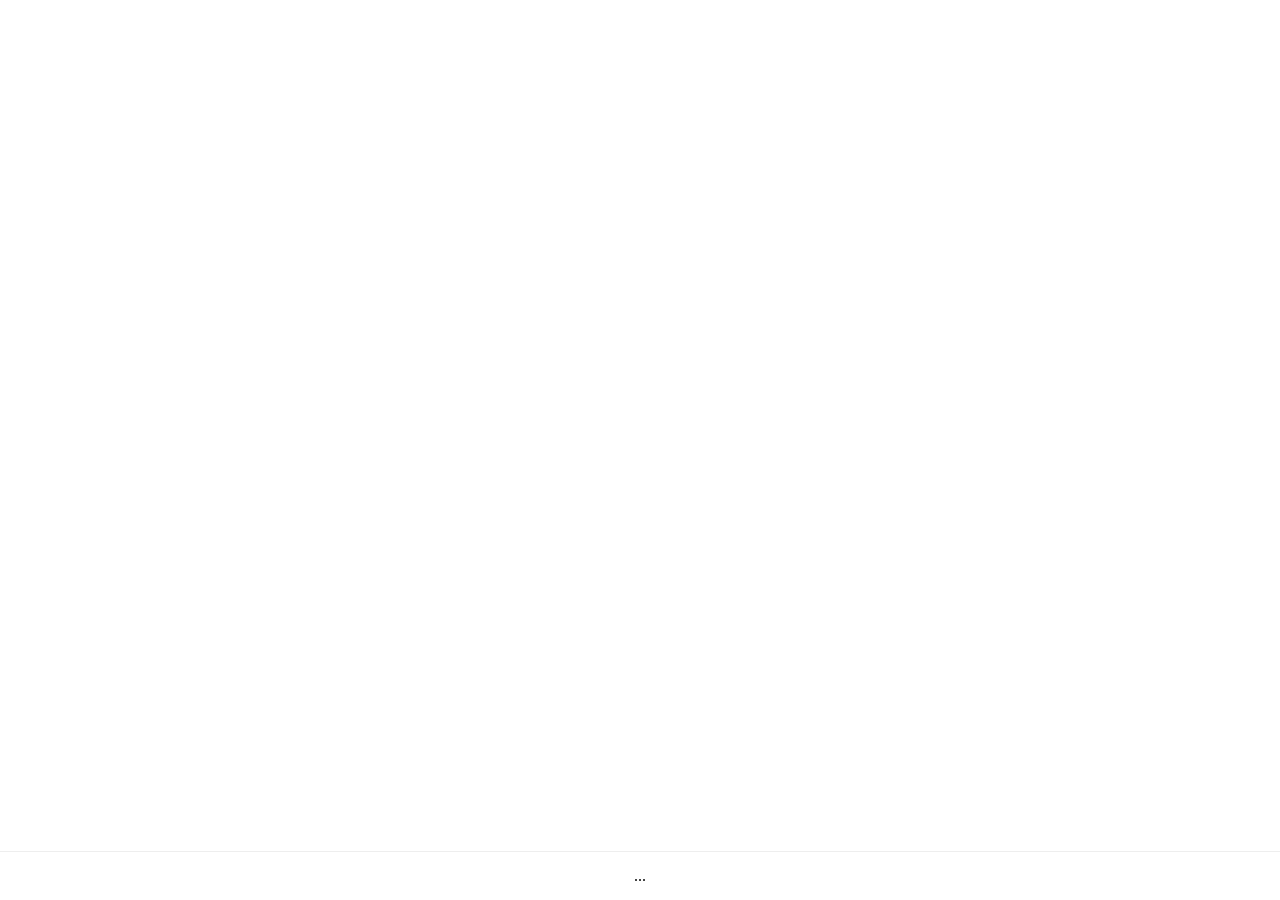
==== commit 531af9d2: "Create index.html" ====
--- a/index.html
+++ b/index.html
@@ -5,1200 +5,13 @@
     <meta name="viewport" content="width=device-width, initial-scale=1.0">
     <title>マイアプリ</title>
     <link href="https://cdnjs.cloudflare.com/ajax/libs/font-awesome/6.0.0/css/all.min.css" rel="stylesheet">
-    <style>
-        /* =========================================
-           基本スタイル設定
-           ========================================= */
-        body { margin: 0; padding: 0; background-color: #f5f7fa; font-family: -apple-system, BlinkMacSystemFont, "Segoe UI", Roboto, "Helvetica Neue", Arial, sans-serif; color: #333; padding-bottom: 80px; }
-        
-        /* ヘッダー周り */
-        .header { padding: 20px; display: flex; justify-content: space-between; align-items: center; position: relative; }
-        .greeting h1 { margin: 0; font-size: 24px; font-weight: bold; }
-        .date { font-size: 14px; color: #666; margin-top: 5px; }
-        
-        .login-btn { background-color: #3498db; color: white; padding: 10px 20px; border-radius: 20px; font-size: 14px; font-weight: bold; text-decoration: none; display: inline-block; box-shadow: 0 4px 10px rgba(52, 152, 219, 0.3); cursor: pointer; }
-        
-        .header-user-icon { width: 40px; height: 40px; border-radius: 50%; background: #555; object-fit: cover; box-shadow: 0 2px 5px rgba(0,0,0,0.1); cursor: pointer; display: flex; align-items: center; justify-content: center; font-size: 20px; color: white; overflow: hidden; }
-        
-        /* 右上のポップアップメニュー */
-        #headerMenu { position: absolute; top: 70px; right: 20px; background: white; border-radius: 15px; box-shadow: 0 10px 30px rgba(0,0,0,0.15); width: 200px; padding: 10px 0; transform-origin: top right; transform: scale(0); opacity: 0; transition: all 0.2s cubic-bezier(0.175, 0.885, 0.32, 1.275); z-index: 1000; }
-        #headerMenu.active { transform: scale(1); opacity: 1; }
-        .menu-item { padding: 15px 20px; display: flex; align-items: center; cursor: pointer; font-size: 14px; font-weight: bold; color: #555; }
-        .menu-item:hover { background-color: #f9f9f9; }
-        .menu-divider { border-top: 1px solid #eee; margin: 5px 0; }
-
-        /* ホーム画面のカード類 */
-        .weather-card { margin: 0 20px; background: linear-gradient(135deg, #2ecc71, #3498db); color: white; padding: 25px; border-radius: 20px; box-shadow: 0 10px 20px rgba(46, 204, 113, 0.3); }
-        .temp { font-size: 48px; font-weight: bold; margin: 10px 0; }
-        .utility-grid { display: flex; gap: 15px; padding: 20px; }
-        .utility-card { flex: 1; background: white; padding: 15px; border-radius: 15px; box-shadow: 0 2px 10px rgba(0,0,0,0.03); text-align: center; cursor: pointer; transition: transform 0.1s; }
-        .utility-card:active { transform: scale(0.98); }
-
-        /* 画面切り替え用コンテナ */
-        .screen-container { display: none; padding: 20px; animation: fadeIn 0.3s ease; }
-        .page-header { display: flex; align-items: center; margin-bottom: 20px; }
-        .back-btn { font-size: 24px; color: #555; margin-right: 15px; cursor: pointer; }
-        .page-title { margin: 0; font-size: 22px; font-weight: bold; }
-
-        /* 入力フォーム共通 */
-        .settings-card { background: white; padding: 25px; border-radius: 20px; box-shadow: 0 5px 15px rgba(0,0,0,0.05); }
-        .input-group { margin-bottom: 20px; text-align: left; }
-        .input-group label { display: block; font-size: 13px; color: #666; margin-bottom: 8px; font-weight: bold; }
-        .input-group input, .input-group textarea { width: 100%; padding: 14px; border: 1px solid #eee; background: #f9f9f9; border-radius: 12px; box-sizing: border-box; font-size: 16px; transition: border-color 0.3s; font-family: inherit; }
-        .input-group input:focus, .input-group textarea:focus { border-color: #3498db; outline: none; background: white; }
-        .save-btn { width: 100%; padding: 15px; background: linear-gradient(135deg, #2ecc71, #3498db); color: white; border: none; border-radius: 12px; font-size: 16px; font-weight: bold; cursor: pointer; box-shadow: 0 5px 15px rgba(46, 204, 113, 0.3); transition: all 0.3s; }
-        .save-btn:disabled { background: #ccc; cursor: not-allowed; box-shadow: none; opacity: 0.7; }
-
-        /* バリデーション用スタイル */
-        .input-wrapper-relative { position: relative; }
-        .validation-icon { position: absolute; right: 15px; top: 50%; transform: translateY(-50%); font-size: 16px; display: none; }
-        .validation-icon.valid { display: block; color: #3498db; } /* 青系 */
-        .validation-icon.invalid { display: block; color: #e74c3c; } /* 赤系 */
-        
-        .helper-text { font-size: 11px; color: #888; margin-top: 5px; display: flex; align-items: center; gap: 5px; }
-        .helper-text.valid { color: #3498db; }
-
-        /* エラーメッセージ（右寄せ・赤） */
-        .inline-error { text-align: right; font-size: 11px; color: #e74c3c; font-weight: bold; margin-top: 4px; display: none; }
-        .inline-error i { margin-left: 3px; }
-        
-        /* ユーザーIDなどプレフィックス付き入力欄の調整 */
-        .prefix-input-container { display: flex; align-items: center; background: #f9f9f9; border: 1px solid #eee; border-radius: 12px; overflow: hidden; position: relative; }
-        .prefix-input-container:focus-within { border-color: #3498db; background: white; }
-        .prefix-span { padding: 0 0 0 15px; color: #999; font-size: 16px; }
-
-        /* プロフィールアイコン編集エリア */
-        .profile-icon-area { display: flex; flex-direction: column; align-items: center; margin-bottom: 30px; }
-        .profile-avatar-large { position: relative; width: 100px; height: 100px; border-radius: 50%; background: #555; display: flex; align-items: center; justify-content: center; font-size: 50px; color: white; margin-bottom: 15px; border: 4px solid white; box-shadow: 0 5px 15px rgba(0,0,0,0.1); cursor: pointer; }
-        .avatar-img { width: 100%; height: 100%; object-fit: cover; border-radius: 50%; display: none; }
-        .edit-badge { position: absolute; bottom: -5px; right: -5px; background: #3498db; color: white; width: 30px; height: 30px; border-radius: 50%; font-size: 14px; display: flex; align-items: center; justify-content: center; border: 2px solid white; z-index: 10; }
-        
-        /* アイコン選択パレット */
-        #iconSelector { display: none; background: #f9f9f9; padding: 15px; border-radius: 15px; margin-bottom: 20px; text-align: center; }
-        .color-option, .icon-option { width: 30px; height: 30px; border-radius: 50%; display: inline-block; margin: 5px; cursor: pointer; border: 2px solid transparent; }
-        .color-option.selected, .icon-option.selected { border-color: #333; transform: scale(1.1); }
-        .icon-option { background: white; line-height: 30px; font-size: 16px; color: #555; }
-
-        /* =========================================
-           フィード（タイムライン）のスタイル
-           ========================================= */
-        .feed-list { display: flex; flex-direction: column; gap: 20px; padding-bottom: 40px; }
-        .feed-card { background: white; border-radius: 20px; padding: 20px; box-shadow: 0 2px 15px rgba(0,0,0,0.03); position: relative; }
-        .feed-header { display: flex; align-items: center; margin-bottom: 15px; }
-        .feed-avatar { width: 45px; height: 45px; border-radius: 50%; background: #555; margin-right: 12px; display: flex; align-items: center; justify-content: center; color: white; font-size: 20px; flex-shrink: 0; overflow: hidden;}
-        .feed-avatar img { width: 100%; height: 100%; object-fit: cover; }
-        .feed-info { flex: 1; }
-        .feed-name { font-weight: bold; font-size: 15px; color: #333; display: flex; align-items: baseline; gap: 5px;}
-        .feed-id { font-size: 12px; color: #999; font-weight: normal; }
-        
-        .feed-time { font-size: 11px; color: #999; margin-top: 2px; }
-        .feed-content { font-size: 15px; line-height: 1.6; color: #444; white-space: pre-wrap; word-break: break-all; }
-        .feed-image { margin-top: 15px; width: 100%; border-radius: 15px; overflow: hidden; display: none; }
-        .feed-image img { width: 100%; height: auto; display: block; }
-        
-        .feed-actions { margin-top: 15px; padding-top: 15px; border-top: 1px solid #f5f5f5; display: flex; gap: 20px; }
-        .action-item { color: #888; font-size: 14px; cursor: pointer; display: flex; align-items: center; gap: 5px; transition: color 0.2s; }
-        .action-item.liked { color: #e74c3c; }
-        .action-item:hover { color: #3498db; }
-        .post-delete-btn { position: absolute; top: 15px; right: 15px; color: #ccc; cursor: pointer; padding: 5px; font-size: 14px; }
-
-        /* 投稿ボタン */
-        .fab-btn { position: fixed; bottom: 80px; right: 20px; width: 60px; height: 60px; background: #3498db; border-radius: 50%; box-shadow: 0 5px 20px rgba(52, 152, 219, 0.4); display: flex; align-items: center; justify-content: center; color: white; font-size: 24px; cursor: pointer; transition: transform 0.2s; z-index: 500; }
-
-        /* =========================================
-           モーダル・通知系のスタイル
-           ========================================= */
-        #notificationBanner { position: fixed; top: -100px; left: 50%; transform: translateX(-50%); width: 90%; max-width: 400px; padding: 15px 20px; border-radius: 15px; background: white; color: #333; box-shadow: 0 10px 30px rgba(0,0,0,0.15); display: flex; align-items: center; gap: 15px; z-index: 3000; transition: top 0.4s; }
-        #notificationIcon { font-size: 20px; }
-        .success #notificationIcon { color: #2ecc71; } .error #notificationIcon { color: #e74c3c; }
-
-        .modal-overlay { display: none; position: fixed; top: 0; left: 0; width: 100%; height: 100%; background: rgba(0,0,0,0.5); z-index: 2500; justify-content: center; align-items: center; }
-        .center-card { background: white; width: 85%; max-width: 350px; padding: 25px; border-radius: 20px; text-align: center; box-shadow: 0 10px 30px rgba(0,0,0,0.2); animation: popIn 0.2s ease; overflow-y: auto; max-height: 90%; }
-        
-        .switch-link { margin-top: 15px; font-size: 12px; color: #666; cursor: pointer; text-decoration: underline; }
-        .post-img-preview { width: 100%; height: 150px; border-radius: 10px; background: #eee; margin-top: 10px; display: none; object-fit: cover; }
-        .remove-img-btn { position: absolute; top: 5px; right: 5px; background: rgba(0,0,0,0.5); color: white; border-radius: 50%; width: 25px; height: 25px; display: flex; align-items: center; justify-content: center; cursor: pointer; font-size: 12px; display: none; }
-
-        /* コメント用モーダル */
-        #commentModal { display: none; position: fixed; top: 0; left: 0; width: 100%; height: 100%; background: rgba(0,0,0,0.5); z-index: 2800; align-items: flex-end; }
-        .comment-sheet { 
-            width: 100%; max-width: 600px; height: 80vh; 
-            background: white; 
-            border-radius: 20px 20px 0 0; 
-            box-shadow: 0 -5px 30px rgba(0,0,0,0.2); 
-            display: flex; flex-direction: column; 
-            margin: 0 auto; 
-            animation: slideUp 0.3s ease-out; 
-            position: relative;
-        }
-        .comment-header { padding: 15px; text-align: center; border-bottom: 1px solid #eee; position: relative; font-weight: bold; }
-        .comment-close-btn { position: absolute; right: 15px; top: 15px; font-size: 20px; color: #999; cursor: pointer; }
-        
-        .comment-list { flex: 1; overflow-y: auto; padding: 15px; background: #f9f9f9; }
-        
-        /* 個別のコメント */
-        .comment-item { display: flex; gap: 10px; margin-bottom: 15px; }
-        .comment-avatar { width: 35px; height: 35px; border-radius: 50%; background: #555; flex-shrink: 0; display: flex; align-items: center; justify-content: center; color: white; font-size: 16px; overflow: hidden;}
-        .comment-avatar img { width: 100%; height: 100%; object-fit: cover; }
-        .comment-body { background: white; padding: 10px 15px; border-radius: 0 15px 15px 15px; box-shadow: 0 1px 3px rgba(0,0,0,0.05); max-width: 80%; }
-        .comment-user { font-size: 12px; font-weight: bold; color: #555; margin-bottom: 3px; }
-        .comment-text { font-size: 14px; color: #333; white-space: pre-wrap; word-break: break-all; }
-        .comment-date { font-size: 10px; color: #999; margin-top: 5px; text-align: right; }
-        
-        /* コメント入力エリア */
-        .comment-input-area { padding: 10px 15px; border-top: 1px solid #eee; background: white; display: flex; gap: 10px; padding-bottom: 20px; }
-        .comment-input { flex: 1; padding: 10px; border: 1px solid #eee; border-radius: 20px; background: #f5f7fa; font-size: 14px; resize: none; height: 24px; max-height: 80px; }
-        .comment-input:focus { outline: none; border-color: #3498db; background: white; }
-        .comment-send-btn { width: 40px; height: 40px; border-radius: 50%; background: #3498db; color: white; border: none; display: flex; align-items: center; justify-content: center; cursor: pointer; font-size: 16px; }
-        .comment-send-btn:disabled { background: #ccc; }
-
-        /* 下部ナビゲーション */
-        .bottom-nav { position: fixed; bottom: 0; left: 0; width: 100%; z-index: 100; background: white; display: flex; justify-content: space-around; padding: 15px 0; border-top: 1px solid #eee; }
-        .nav-item { text-align: center; color: #ccc; font-size: 10px; cursor: pointer; }
-        .nav-item.active { color: #3498db; }
-        .nav-item i { font-size: 20px; display: block; margin-bottom: 5px; }
-
-        /* アニメーション定義 */
-        @keyframes fadeIn { from { opacity: 0; transform: translateY(10px); } to { opacity: 1; transform: translateY(0); } }
-        @keyframes popIn { from { opacity: 0; transform: scale(0.9); } to { opacity: 1; transform: scale(1); } }
-        @keyframes slideUp { from { transform: translateY(100%); } to { transform: translateY(0); } }
-    </style>
+    <link rel="stylesheet" href="css/style.css">
 </head>
 <body>
+    <div id="notificationBanner" class="success">...</div>
+    <div id="confirmModal" class="modal-overlay">...</div>
+    <div class="bottom-nav">...</div>
 
-    <div id="notificationBanner" class="success">
-        <i id="notificationIcon" class="fas fa-check-circle"></i>
-        <div id="notificationText">完了</div>
-    </div>
-
-    <div id="confirmModal" class="modal-overlay">
-        <div class="center-card">
-            <div style="font-weight:bold; margin-bottom:10px;" id="confirmMsg">確認</div>
-            <div style="font-size:13px; color:#e74c3c; margin-bottom:20px; display:none;" id="confirmSubMsg"></div>
-            
-            <input type="password" id="confirmPassword" placeholder="パスワードを入力" style="display:none; width:90%; margin:0 auto 20px auto; padding:10px; border:1px solid #eee; border-radius:10px; box-sizing:border-box;">
-
-            <div style="display:flex; gap:10px;">
-                <button style="flex:1; padding:10px; border:1px solid #ddd; background:white; border-radius:10px;" onclick="closeConfirm()">キャンセル</button>
-                <button style="flex:1; padding:10px; border:none; background:#3498db; color:white; border-radius:10px;" id="confirmOkBtn">OK</button>
-            </div>
-        </div>
-    </div>
-
-    <div id="homeScreen">
-        <div class="header">
-            <div class="greeting">
-                <h1 id="greetingText">ようこそ<br>ゲスト様</h1>
-                <div class="date">1月28日(水)</div>
-            </div>
-            <div class="header-icons">
-                <div id="loginArea">
-                    <a onclick="openAuthModal('login')" class="login-btn">ログイン/登録</a>
-                </div>
-                <div id="userArea" style="display: none;">
-                    <div id="headerUserIcon" class="header-user-icon" onclick="toggleHeaderMenu()">
-                        <i class="fas fa-user"></i>
-                    </div>
-                </div>
-            </div>
-            <div id="headerMenu">
-                <div class="menu-item" onclick="showProfile()"><i class="fas fa-id-card"></i> プロフィール</div>
-                <div class="menu-divider"></div>
-                <div class="menu-item" onclick="showAccountSettings()"><i class="fas fa-cog"></i> 登録情報変更</div>
-            </div>
-        </div>
-
-        <div class="weather-card">
-            <div>1月28日(水)</div>
-            <div class="temp"><i class="fas fa-sun"></i> 15°C</div>
-            <div class="location">現在地: 東京都調布市</div>
-        </div>
-
-        <div class="utility-grid">
-            <div class="utility-card">
-                <i class="fas fa-trash-alt" style="color: #95a5a6;"></i>
-                <div style="font-size:12px; font-weight:bold; color:#555;">ごみ収集</div>
-                <div style="font-size:10px; color:#999;">なし</div>
-            </div>
-            <div class="utility-card" onclick="showProfile()">
-                <i class="fas fa-user-circle" style="color: #e67e22;"></i>
-                <div style="font-size:12px; font-weight:bold; color:#555;">プロフィール</div>
-                <div style="font-size:10px; color:#999;">確認する</div>
-            </div>
-        </div>
-    </div>
-
-    <div id="feedScreen" class="screen-container">
-        <div class="page-header" style="justify-content: space-between;">
-            <h1 class="page-title" style="margin:0;">フィード</h1>
-            <div style="font-size:12px; color:#999;">最新の投稿</div>
-        </div>
-        
-        <div id="feedList" class="feed-list">
-            <div style="text-align:center; color:#999; margin-top:50px;">
-                <i class="fas fa-spinner fa-spin"></i> 読み込み中...
-            </div>
-        </div>
-        
-        <div class="fab-btn" onclick="openPostModal()">
-            <i class="fas fa-pen"></i>
-        </div>
-    </div>
-
-    <div id="profileScreen" class="screen-container">
-        <div class="page-header">
-            <i class="fas fa-arrow-left back-btn" onclick="goBack()"></i>
-            <h1 class="page-title">プロフィール</h1>
-        </div>
-        <div class="settings-card">
-            <div class="profile-icon-area">
-                <input type="file" id="imageInput" accept="image/*" style="display: none;" onchange="handleImageSelect(event)">
-                <div class="profile-avatar-large" id="currentAvatar" onclick="triggerImageUpload()">
-                    <img id="avatarImg" class="avatar-img" src="">
-                    <i id="avatarIcon" class="avatar-icon fas fa-user"></i>
-                    <div class="edit-badge"><i class="fas fa-camera" style="font-size:12px; margin:0; box-shadow:none; color:white;"></i></div>
-                </div>
-                <div style="font-size:12px; color:#999;">タップして写真を変更</div>
-                <div id="resetIconBtn" style="font-size:12px; color:#e74c3c; margin-top:5px; cursor:pointer; display:none;" onclick="resetToDefaultIcon()">元のアイコンに戻す</div>
-            </div>
-
-            <div style="text-align:center; margin-bottom:15px; font-size:12px; color:#3498db; cursor:pointer;" onclick="toggleIconSelector()">またはイラストアイコンを作成する</div>
-
-            <div id="iconSelector">
-                <div style="font-size:12px; font-weight:bold; margin-bottom:5px;">色を選ぶ</div>
-                <div id="colorPalette"></div>
-                <div style="font-size:12px; font-weight:bold; margin:10px 0 5px;">マークを選ぶ</div>
-                <div id="iconPalette"></div>
-            </div>
-
-            <div class="input-group">
-                <label>公開名 (ニックネーム)</label>
-                <input type="text" id="publicName" placeholder="アプリ内で表示される名前">
-            </div>
-
-            <div class="input-group">
-                <label>ユーザーID</label>
-                <div style="display:flex; align-items:center; background:#f9f9f9; border:1px solid #eee; border-radius:12px; overflow:hidden;">
-                    <span style="padding:0 10px; color:#999;">@</span>
-                    <input type="text" id="customId" placeholder="user_id" style="border:none; padding-left:0;">
-                </div>
-                <div style="font-size:11px; color:#999; margin-top:5px;">※IDは公開されます</div>
-            </div>
-
-            <button id="saveProfileDataBtn" class="save-btn" onclick="savePublicProfile()" disabled>変更を保存する</button>
-        </div>
-    </div>
-
-    <div id="accountSettingsScreen" class="screen-container">
-        <div class="page-header">
-            <i class="fas fa-arrow-left back-btn" onclick="goBack()"></i>
-            <h1 class="page-title">登録情報の変更</h1>
-        </div>
-        <div class="settings-card">
-            <div style="font-size:18px; font-weight:bold; margin-bottom:20px; color:#3498db; border-bottom:2px solid #f0f0f0; padding-bottom:10px;">アカウント設定</div>
-            
-            <div class="input-group">
-                <label>メールアドレス</label>
-                <input type="email" id="editEmail">
-            </div>
-            <div class="input-group">
-                <label>パスワード変更</label>
-                <input type="password" id="editPass" placeholder="新しいパスワード">
-                <input type="password" id="editPassConfirm" placeholder="確認" style="margin-top:10px;">
-            </div>
-            <button id="saveAccountBtn" class="save-btn" onclick="updateAccountInfo()" disabled>変更を保存する</button>
-            <div style="margin-top:30px; text-align:center;">
-                <button style="color:#e74c3c; background:none; border:1px solid #e74c3c; padding:10px 20px; border-radius:20px; cursor:pointer; font-weight:bold;" onclick="confirmLogout()">ログアウト</button>
-            </div>
-            <div style="margin-top:40px; padding-top:20px; border-top:1px solid #eee;">
-                <button style="width:100%; padding:15px; background:#ffebee; color:#e74c3c; border:none; border-radius:12px; font-size:14px; font-weight:bold; cursor:pointer;" onclick="confirmDeleteAccount()">アカウントを完全に削除する</button>
-            </div>
-        </div>
-    </div>
-
-    <div id="authModal" class="modal-overlay">
-        <div class="center-card">
-            <h2 id="modalTitle">ログイン</h2>
-            
-            <div class="input-group" id="idGroup" style="display:none;">
-                <label>ユーザーID</label>
-                <div class="prefix-input-container">
-                    <span class="prefix-span">@</span>
-                    <input type="text" id="inputId" placeholder="user_id" style="border:none; padding-left:5px; background: transparent;">
-                    <i class="validation-icon fas fa-check-circle" id="icon-id"></i>
-                </div>
-                <div style="font-size:10px; color:#999; margin-top:3px; display:flex; justify-content:space-between;">
-                    <span>※IDは公開されます</span>
-                    <span style="font-size:10px;">※半角英数字のみ</span>
-                </div>
-                <div id="idError" class="inline-error">既に登録されています <i class="fas fa-exclamation-circle"></i></div>
-            </div>
-
-            <div class="input-group" id="publicNameGroup" style="display:none;">
-                <label>表示名 (ニックネーム)</label>
-                <div class="input-wrapper-relative">
-                    <input type="text" id="inputPublicName" placeholder="アプリ内で表示される名前">
-                    <i class="validation-icon fas fa-check-circle" id="icon-name"></i>
-                </div>
-                <div style="font-size:10px; color:#999; margin-top:3px;">※フィードなどで公開されます</div>
-            </div>
-
-            <div class="input-group">
-                <label>メールアドレス</label>
-                <div class="input-wrapper-relative">
-                    <input type="email" id="inputEmail" placeholder="sample@gmail.com">
-                    <i class="validation-icon fas fa-check-circle" id="icon-email"></i>
-                </div>
-                <div id="emailError" class="inline-error">既に登録されています <i class="fas fa-exclamation-circle"></i></div>
-            </div>
-
-            <div class="input-group">
-                <label>パスワード</label>
-                <div class="input-wrapper-relative">
-                    <input type="password" id="inputPass" placeholder="••••••••">
-                    <i class="validation-icon fas fa-check-circle" id="icon-pass"></i>
-                </div>
-                <div class="helper-text" id="passHelper">半角英数字6文字以上</div>
-            </div>
-
-            <div class="input-group" id="passConfirmGroup" style="display:none;">
-                <label>パスワード (再入力)</label>
-                <div class="input-wrapper-relative">
-                    <input type="password" id="inputPassConfirm">
-                    <i class="validation-icon fas fa-check-circle" id="icon-passConfirm"></i>
-                </div>
-            </div>
-
-            <button class="save-btn" id="authBtn" onclick="handleAuth()">決定</button>
-            
-            <div class="switch-link" id="switchText" onclick="toggleMode()"><b>登録はこちら</b></div>
-            
-            <div class="switch-link" onclick="closeAuthModal()">閉じる</div>
-        </div>
-    </div>
-
-    <div id="postModal" class="modal-overlay">
-        <div class="center-card">
-            <h2>新規投稿</h2>
-            <div class="input-group">
-                <textarea id="postText" rows="4" placeholder="今どうしてる？" style="resize:none;"></textarea>
-            </div>
-            <div class="input-group" style="text-align:center;">
-                <button style="background:#eee; border:none; padding:10px 20px; border-radius:20px; font-weight:bold; color:#555; cursor:pointer;" onclick="document.getElementById('postImageInput').click()">
-                    <i class="fas fa-image"></i> 写真を追加
-                </button>
-                <input type="file" id="postImageInput" accept="image/*" style="display:none;" onchange="handlePostImageSelect(event)">
-                <div style="position:relative;">
-                    <img id="postImgPreview" class="post-img-preview">
-                    <div id="removePostImgBtn" class="remove-img-btn" onclick="removePostImage()">✕</div>
-                </div>
-            </div>
-            <button class="save-btn" id="submitPostBtn" onclick="submitPost()">投稿する</button>
-            <div class="switch-link" onclick="closePostModal()">閉じる</div>
-        </div>
-    </div>
-
-    <div id="commentModal">
-        <div class="comment-sheet">
-            <div class="comment-header">
-                コメント
-                <div class="comment-close-btn" onclick="closeCommentModal()">✕</div>
-            </div>
-            <div id="commentList" class="comment-list"></div>
-            <div class="comment-input-area">
-                <textarea id="commentInput" class="comment-input" rows="1" placeholder="コメントを入力..."></textarea>
-                <button id="sendCommentBtn" class="comment-send-btn" onclick="submitComment()">
-                    <i class="fas fa-paper-plane"></i>
-                </button>
-            </div>
-        </div>
-    </div>
-
-    <div class="bottom-nav">
-        <div class="nav-item active" id="navHome" onclick="switchTab('home')"><i class="fas fa-home"></i>ホーム</div>
-        <div class="nav-item" id="navFeed" onclick="switchTab('feed')"><i class="fas fa-list-alt"></i>フィード</div>
-        <div class="nav-item"><i class="fas fa-robot"></i>AI</div>
-    </div>
-
-    <script type="module">
-        import { initializeApp } from "https://www.gstatic.com/firebasejs/10.7.1/firebase-app.js";
-        import { getAuth, createUserWithEmailAndPassword, signInWithEmailAndPassword, onAuthStateChanged, signOut, updateEmail, updatePassword, updateProfile, deleteUser, reauthenticateWithCredential, EmailAuthProvider } 
-            from "https://www.gstatic.com/firebasejs/10.7.1/firebase-auth.js";
-        import { getFirestore, doc, setDoc, getDoc, updateDoc, deleteDoc, collection, addDoc, query, where, getDocs, orderBy, limit, onSnapshot, serverTimestamp, writeBatch, arrayUnion, arrayRemove, increment } 
-            from "https://www.gstatic.com/firebasejs/10.7.1/firebase-firestore.js";
-
-        const CLOUDINARY_CLOUD_NAME = "dvfkc6l0d";
-        const CLOUDINARY_UPLOAD_PRESET = "Nd8oj7zj";
-
-        const firebaseConfig = {
-          apiKey: "AIzaSyBzGdWG07Y_5SFmC4HOD3tde78F9HutSiI",
-          authDomain: "test-app-371a4.firebaseapp.com",
-          projectId: "test-app-371a4",
-          storageBucket: "test-app-371a4.firebasestorage.app",
-          messagingSenderId: "253478820619",
-          appId: "1:253478820619:web:981b0b0f252a0953e3a00e"
-        };
-
-        const app = initializeApp(firebaseConfig);
-        const auth = getAuth(app);
-        const db = getFirestore(app);
-
-        let currentAuthMode = 'login';
-        let currentUserData = null; 
-        let tempIconData = { color: '#555', icon: 'fa-user', imageUrl: null };
-        let selectedFile = null;
-        let selectedPostFile = null;
-        let feedUnsubscribe = null; 
-        
-        let currentOpenPostId = null;
-        let commentsUnsubscribe = null;
-
-        const colors = ['#555', '#e74c3c', '#e67e22', '#f1c40f', '#2ecc71', '#3498db', '#9b59b6', '#95a5a6'];
-        const icons = ['fa-user', 'fa-smile', 'fa-robot', 'fa-cat', 'fa-dog', 'fa-fish', 'fa-rocket', 'fa-star'];
-
-        window.showNotify = (msg, type='success') => {
-            const b = document.getElementById('notificationBanner');
-            const t = document.getElementById('notificationText');
-            const i = document.getElementById('notificationIcon');
-            t.innerText = msg; b.className = ""; b.classList.add(type);
-            i.className = type === 'success' ? "fas fa-check-circle" : "fas fa-exclamation-circle";
-            b.style.top = "20px"; setTimeout(() => { b.style.top = "-100px"; }, 3000);
-        };
-        
-        window.showConfirmDialog = (msg, onOk, isDanger=false) => {
-            const m = document.getElementById('confirmModal');
-            document.getElementById('confirmMsg').innerText = msg;
-            
-            document.getElementById('confirmPassword').style.display = 'none';
-
-            const sub = document.getElementById('confirmSubMsg');
-            if(isDanger) {
-                sub.innerText = "この操作は取り消せません。"; sub.style.display = 'block';
-            } else {
-                sub.style.display = 'none';
-            }
-
-            const ok = document.getElementById('confirmOkBtn');
-            const newOk = ok.cloneNode(true); ok.parentNode.replaceChild(newOk, ok);
-            newOk.onclick = () => { onOk(); window.closeConfirm(); };
-            
-            if(isDanger) {
-                newOk.style.background = "#e74c3c"; newOk.innerText = "削除する";
-            } else {
-                newOk.style.background = "#3498db"; newOk.innerText = "OK";
-            }
-            m.style.display = 'flex';
-        };
-        window.closeConfirm = () => document.getElementById('confirmModal').style.display = 'none';
-        
-        function escapeHtml(unsafe) {
-            if(!unsafe) return "";
-            return unsafe.replace(/&/g, "&amp;").replace(/</g, "&lt;").replace(/>/g, "&gt;").replace(/"/g, "&quot;").replace(/'/g, "&#039;");
-        }
-
-        window.switchTab = (tab) => {
-            document.querySelectorAll('.nav-item').forEach(el => el.classList.remove('active'));
-            if(tab === 'home') document.getElementById('navHome').classList.add('active');
-            if(tab === 'feed') document.getElementById('navFeed').classList.add('active');
-
-            document.querySelectorAll('.screen-container').forEach(e => e.style.display = 'none');
-            document.getElementById('homeScreen').style.display = 'none';
-
-            if (tab === 'home') {
-                document.getElementById('homeScreen').style.display = 'block';
-            } else if (tab === 'feed') {
-                document.getElementById('feedScreen').style.display = 'block';
-                if(!feedUnsubscribe) loadFeed(); 
-            }
-        };
-        window.goBack = () => window.switchTab('home');
-
-        window.confirmDeleteAccount = () => {
-            const passInput = document.getElementById('confirmPassword');
-            passInput.value = "";
-            
-            window.showConfirmDialog("アカウントを完全に削除しますか？\n確認のためパスワードを入力してください", async () => {
-                const password = passInput.value;
-                if(!password) return window.showNotify("パスワードを入力してください", "error");
-
-                window.showNotify("削除処理中...", "success");
-                try {
-                    const user = auth.currentUser;
-                    const uid = user.uid;
-                    const email = user.email;
-
-                    const credential = EmailAuthProvider.credential(email, password);
-                    await reauthenticateWithCredential(user, credential);
-
-                    const q = query(collection(db, "posts"), where("userId", "==", uid));
-                    const snapshot = await getDocs(q);
-                    const batch = writeBatch(db);
-                    snapshot.forEach((doc) => { batch.delete(doc.ref); });
-                    await batch.commit();
-                    
-                    await deleteDoc(doc(db, "users", uid));
-                    await deleteUser(user);
-
-                    window.showNotify("アカウントを削除しました");
-                    setTimeout(()=>location.reload(), 1500);
-
-                } catch(error) {
-                    console.error(error);
-                    if(error.code === 'auth/wrong-password') {
-                        window.showNotify("パスワードが間違っています", "error");
-                    } else {
-                        window.showNotify("エラー: " + error.message, "error");
-                    }
-                }
-            }, true);
-
-            passInput.style.display = 'block';
-            passInput.focus();
-        };
-
-        window.openCommentModal = (postId) => {
-            if(!auth.currentUser) return window.openAuthModal('login');
-            
-            currentOpenPostId = postId;
-            document.getElementById('commentModal').style.display = 'flex';
-            document.getElementById('commentInput').value = "";
-            document.getElementById('commentList').innerHTML = '<div style="text-align:center; color:#999; padding:20px;"><i class="fas fa-spinner fa-spin"></i> 読み込み中...</div>';
-
-            const commentsRef = collection(db, "posts", postId, "comments");
-            const q = query(commentsRef, orderBy("createdAt", "asc"));
-
-            if(commentsUnsubscribe) commentsUnsubscribe();
-
-            commentsUnsubscribe = onSnapshot(q, (snapshot) => {
-                const list = document.getElementById('commentList');
-                list.innerHTML = ""; 
-
-                if (snapshot.empty) {
-                    list.innerHTML = '<div style="text-align:center; color:#999; padding:20px;">まだコメントはありません。<br>一番乗りでコメントしよう！</div>';
-                    return;
-                }
-
-                snapshot.forEach(doc => {
-                    const c = doc.data();
-                    const d = c.createdAt ? c.createdAt.toDate() : new Date();
-                    const timeStr = `${d.getMonth()+1}/${d.getDate()} ${d.getHours()}:${String(d.getMinutes()).padStart(2, '0')}`;
-                    
-                    let iconHtml = "";
-                    let bgStyle = "";
-                    if(c.userPhotoURL) {
-                        iconHtml = `<img src="${c.userPhotoURL}">`;
-                        bgStyle = "background: transparent;";
-                    } else {
-                        iconHtml = `<i class="fas ${c.userIconClass || 'fa-user'}"></i>`;
-                        bgStyle = `background: ${c.userIconColor || '#555'};`;
-                    }
-
-                    const html = `
-                        <div class="comment-item">
-                            <div class="comment-avatar" style="${bgStyle}">${iconHtml}</div>
-                            <div class="comment-body">
-                                <div class="comment-user">${escapeHtml(c.userName)}</div>
-                                <div class="comment-text">${escapeHtml(c.text)}</div>
-                                <div class="comment-date">${timeStr}</div>
-                            </div>
-                        </div>
-                    `;
-                    list.insertAdjacentHTML('beforeend', html);
-                });
-                
-                list.scrollTop = list.scrollHeight;
-            });
-        };
-
-        window.closeCommentModal = () => {
-            document.getElementById('commentModal').style.display = 'none';
-            if(commentsUnsubscribe) {
-                commentsUnsubscribe();
-                commentsUnsubscribe = null;
-            }
-            currentOpenPostId = null;
-        };
-
-        window.submitComment = async () => {
-            const text = document.getElementById('commentInput').value.trim();
-            if(!text || !currentOpenPostId) return;
-
-            const btn = document.getElementById('sendCommentBtn');
-            btn.disabled = true;
-
-            try {
-                const user = currentUserData;
-                const userName = user.publicName || "名無しさん";
-
-                await addDoc(collection(db, "posts", currentOpenPostId, "comments"), {
-                    userId: auth.currentUser.uid,
-                    userName: userName,
-                    userIconColor: user.iconColor || '#555',
-                    userIconClass: user.iconClass || 'fa-user',
-                    userPhotoURL: user.photoURL || null,
-                    text: text,
-                    createdAt: serverTimestamp()
-                });
-
-                const postRef = doc(db, "posts", currentOpenPostId);
-                await updateDoc(postRef, {
-                    commentCount: increment(1)
-                });
-
-                document.getElementById('commentInput').value = ""; 
-            } catch(e) {
-                console.error(e);
-                window.showNotify("送信エラー", "error");
-            } finally {
-                btn.disabled = false;
-            }
-        };
-
-        function loadFeed() {
-            const list = document.getElementById('feedList');
-            const q = query(collection(db, "posts"), orderBy("createdAt", "desc"), limit(20));
-
-            feedUnsubscribe = onSnapshot(q, (snapshot) => {
-                list.innerHTML = "";
-                if(snapshot.empty) {
-                    list.innerHTML = `<div style="text-align:center; padding:20px; color:#999;">投稿がありません。</div>`;
-                    return;
-                }
-
-                const currentUid = auth.currentUser ? auth.currentUser.uid : null;
-
-                snapshot.forEach(docSnap => {
-                    const post = docSnap.data();
-                    const postId = docSnap.id;
-                    const el = document.createElement('div');
-                    el.className = 'feed-card';
-                    
-                    let timeStr = "";
-                    if(post.createdAt) {
-                        const d = post.createdAt.toDate();
-                        timeStr = `${d.getMonth()+1}/${d.getDate()} ${d.getHours()}:${String(d.getMinutes()).padStart(2, '0')}`;
-                    }
-
-                    let iconHtml = post.userPhotoURL 
-                        ? `<img src="${post.userPhotoURL}">` 
-                        : `<i class="fas ${post.userIconClass || 'fa-user'}"></i>`;
-                    let bgStyle = post.userPhotoURL 
-                        ? "background: transparent;" 
-                        : `background: ${post.userIconColor || '#555'};`;
-
-                    const deleteBtnHtml = (currentUid && post.userId === currentUid) 
-                        ? `<div class="post-delete-btn" onclick="deletePost('${postId}')"><i class="fas fa-trash-alt"></i></div>` : '';
-
-                    const likedBy = post.likedBy || [];
-                    const isLiked = currentUid && likedBy.includes(currentUid);
-                    const heartClass = isLiked ? "fas fa-heart" : "far fa-heart";
-                    const likeActionClass = isLiked ? "action-item liked" : "action-item";
-                    const likeCount = post.likes || 0;
-                    const commentCount = post.commentCount || 0;
-                    
-                    const idDisplay = post.customId ? `<span class="feed-id">@${escapeHtml(post.customId)}</span>` : '';
-
-                    el.innerHTML = `
-                        ${deleteBtnHtml}
-                        <div class="feed-header">
-                            <div class="feed-avatar" style="${bgStyle}">${iconHtml}</div>
-                            <div class="feed-info">
-                                <div class="feed-name">
-                                    ${escapeHtml(post.userName)}
-                                    ${idDisplay}
-                                </div>
-                                <div class="feed-time">${timeStr}</div>
-                            </div>
-                        </div>
-                        <div class="feed-content">${escapeHtml(post.text)}</div>
-                        ${post.imageUrl ? `<div class="feed-image" style="display:block;"><img src="${post.imageUrl}"></div>` : ''}
-                        
-                        <div class="feed-actions">
-                            <div class="${likeActionClass}" onclick="toggleLike('${postId}')">
-                                <i class="${heartClass}"></i> ${likeCount > 0 ? likeCount : 'いいね'}
-                            </div>
-                            <div class="action-item" onclick="openCommentModal('${postId}')">
-                                <i class="far fa-comment"></i> ${commentCount > 0 ? commentCount : 'コメント'}
-                            </div>
-                        </div>
-                    `;
-                    list.appendChild(el);
-                });
-            });
-        }
-
-        window.openPostModal = () => {
-            if(!auth.currentUser) return window.openAuthModal('login');
-            document.getElementById('postModal').style.display = 'flex';
-            document.getElementById('postText').value = "";
-            window.removePostImage();
-        };
-        window.closePostModal = () => document.getElementById('postModal').style.display = 'none';
-
-        window.handlePostImageSelect = (event) => {
-            const file = event.target.files[0];
-            if (!file) return;
-            selectedPostFile = file;
-            const reader = new FileReader();
-            reader.onload = (e) => {
-                const img = document.getElementById('postImgPreview');
-                img.src = e.target.result;
-                img.style.display = 'block';
-                document.getElementById('removePostImgBtn').style.display = 'flex';
-            };
-            reader.readAsDataURL(file);
-        };
-        window.removePostImage = () => {
-            selectedPostFile = null;
-            document.getElementById('postImageInput').value = "";
-            document.getElementById('postImgPreview').style.display = 'none';
-            document.getElementById('removePostImgBtn').style.display = 'none';
-        };
-
-        window.submitPost = async () => {
-            const text = document.getElementById('postText').value.trim();
-            if(!text && !selectedPostFile) return window.showNotify("本文または画像を入力してください", "error");
-
-            const btn = document.getElementById('submitPostBtn');
-            btn.disabled = true; btn.innerText = "投稿中...";
-
-            try {
-                let imageUrl = null;
-                if(selectedPostFile) imageUrl = await uploadToCloudinary(selectedPostFile, 'post');
-
-                const user = currentUserData;
-                const userName = user.publicName || "名無しさん";
-                const customId = user.customId || "";
-
-                await addDoc(collection(db, "posts"), {
-                    userId: auth.currentUser.uid,
-                    userName: userName,
-                    customId: customId,
-                    userIconColor: user.iconColor || '#555',
-                    userIconClass: user.iconClass || 'fa-user',
-                    userPhotoURL: user.photoURL || null,
-                    text: text,
-                    imageUrl: imageUrl,
-                    createdAt: serverTimestamp(),
-                    likes: 0,
-                    likedBy: [],
-                    commentCount: 0 
-                });
-
-                window.showNotify("投稿しました！");
-                window.closePostModal();
-            } catch(e) { 
-                window.showNotify("投稿エラー: " + e.message, "error"); 
-            } finally { 
-                btn.disabled = false; btn.innerText = "投稿する"; 
-            }
-        };
-
-        window.toggleLike = async (postId) => {
-            if(!auth.currentUser) return window.openAuthModal('login');
-            try {
-                const uid = auth.currentUser.uid;
-                const postRef = doc(db, "posts", postId);
-                const p = await getDoc(postRef);
-                
-                if(p.exists()) {
-                    const data = p.data();
-                    const likedBy = data.likedBy || [];
-                    
-                    if(likedBy.includes(uid)) {
-                        await updateDoc(postRef, { likes: increment(-1), likedBy: arrayRemove(uid) });
-                    } else {
-                        await updateDoc(postRef, { likes: increment(1), likedBy: arrayUnion(uid) });
-                    }
-                }
-            } catch(e) { console.error(e); }
-        };
-
-        window.deletePost = (postId) => {
-            window.showConfirmDialog("この投稿を削除しますか？", async () => {
-                try {
-                    await deleteDoc(doc(db, "posts", postId));
-                    window.showNotify("投稿を削除しました");
-                } catch(e) {
-                    window.showNotify("削除失敗: " + e.message, "error");
-                }
-            }, true);
-        };
-
-        async function uploadToCloudinary(file, type='profile') {
-            const user = auth.currentUser;
-            if (!user) throw new Error("ログインしていません");
-
-            const formData = new FormData();
-            formData.append('file', file);
-            formData.append('upload_preset', CLOUDINARY_UPLOAD_PRESET); 
-            formData.append('public_id', `${type}_${user.uid}_${new Date().getTime()}`);
-
-            const response = await fetch(`https://api.cloudinary.com/v1_1/${CLOUDINARY_CLOUD_NAME}/image/upload`, {
-                method: 'POST', body: formData
-            });
-
-            if (!response.ok) throw new Error("画像のアップロードに失敗しました");
-            const data = await response.json();
-            return data.secure_url;
-        }
-
-        window.showProfile = () => {
-            if(!auth.currentUser) return window.openAuthModal('login');
-            window.switchTab(''); 
-            document.querySelectorAll('.screen-container').forEach(e => e.style.display = 'none');
-            document.getElementById('homeScreen').style.display = 'none';
-            document.getElementById('profileScreen').style.display = 'block';
-            
-            document.getElementById('publicName').value = currentUserData.publicName || "";
-            document.getElementById('customId').value = currentUserData.customId || "";
-            
-            tempIconData = { 
-                color: currentUserData.iconColor || '#555', 
-                icon: currentUserData.iconClass || 'fa-user', 
-                imageUrl: currentUserData.photoURL || null 
-            };
-            selectedFile = null;
-            
-            renderProfileAvatar();
-            createIconSelector();
-            checkProfileChanges();
-        };
-
-        function checkProfileChanges() {
-            const nameChanged = document.getElementById('publicName').value !== (currentUserData.publicName || "");
-            const idChanged = document.getElementById('customId').value !== (currentUserData.customId || "");
-            
-            const iconChanged = (tempIconData.color !== (currentUserData.iconColor||'#555')) || (tempIconData.icon !== (currentUserData.iconClass||'fa-user'));
-            const imgChanged = !!selectedFile || (currentUserData.photoURL && !tempIconData.imageUrl);
-            document.getElementById('saveProfileDataBtn').disabled = !(nameChanged || idChanged || iconChanged || imgChanged);
-        }
-        document.getElementById('publicName').oninput = checkProfileChanges;
-        document.getElementById('customId').oninput = checkProfileChanges;
-
-        window.savePublicProfile = async () => {
-            window.showConfirmDialog("変更を保存しますか？", async () => {
-                const newName = document.getElementById('publicName').value;
-                const newId = document.getElementById('customId').value;
-                window.showNotify("保存中...", "success");
-                
-                try {
-                    let finalUrl = currentUserData.photoURL || null;
-                    if (!tempIconData.imageUrl && currentUserData.photoURL) finalUrl = null;
-                    if (selectedFile) finalUrl = await uploadToCloudinary(selectedFile);
-
-                    const updateData = {
-                        publicName: newName,
-                        customId: newId,
-                        iconColor: tempIconData.color,
-                        iconClass: tempIconData.icon,
-                        photoURL: finalUrl
-                    };
-                    
-                    await updateDoc(doc(db, "users", auth.currentUser.uid), updateData);
-                    Object.assign(currentUserData, updateData);
-                    updateHeader();
-                    window.showNotify("更新しました");
-                    window.goBack();
-                } catch(e) { window.showNotify("エラー: " + e.message, "error"); }
-            });
-        };
-
-        function renderProfileAvatar() {
-            const d = document.getElementById('currentAvatar');
-            const img = document.getElementById('avatarImg');
-            const ico = document.getElementById('avatarIcon');
-            const rst = document.getElementById('resetIconBtn');
-            
-            if (tempIconData.imageUrl) {
-                img.src = tempIconData.imageUrl; img.style.display = 'block'; ico.style.display = 'none';
-                d.style.background = 'transparent'; d.style.border = 'none'; rst.style.display = 'block';
-            } else {
-                img.style.display = 'none'; ico.style.display = 'block';
-                ico.className = `avatar-icon fas ${tempIconData.icon}`;
-                d.style.background = tempIconData.color; d.style.border = '4px solid white'; d.style.color = 'white';
-                rst.style.display = 'none';
-            }
-        }
-        
-        window.triggerImageUpload = () => document.getElementById('imageInput').click();
-        window.handleImageSelect = (event) => {
-            const file = event.target.files[0];
-            if (!file) return;
-            selectedFile = file;
-            const reader = new FileReader();
-            reader.onload = (e) => {
-                tempIconData.imageUrl = e.target.result;
-                renderProfileAvatar();
-                checkProfileChanges();
-            };
-            reader.readAsDataURL(file);
-        };
-        window.resetToDefaultIcon = () => {
-            tempIconData.imageUrl = null; selectedFile = null;
-            renderProfileAvatar(); checkProfileChanges();
-        };
-
-        window.toggleIconSelector = () => {
-            const s = document.getElementById('iconSelector');
-            s.style.display = s.style.display === 'block' ? 'none' : 'block';
-        };
-        function createIconSelector() {
-            const cP = document.getElementById('colorPalette'); cP.innerHTML = '';
-            const iP = document.getElementById('iconPalette'); iP.innerHTML = '';
-            
-            colors.forEach(c => {
-                const e = document.createElement('div'); e.className = 'color-option'; e.style.backgroundColor = c;
-                if(c === tempIconData.color) e.classList.add('selected');
-                e.onclick = () => { tempIconData.color = c; if(!tempIconData.imageUrl) renderProfileAvatar(); checkProfileChanges(); createIconSelector(); };
-                cP.appendChild(e);
-            });
-            icons.forEach(i => {
-                const e = document.createElement('div'); e.className = 'icon-option'; e.innerHTML = `<i class="fas ${i}"></i>`;
-                if(i === tempIconData.icon) e.classList.add('selected');
-                e.onclick = () => { tempIconData.icon = i; if(!tempIconData.imageUrl) renderProfileAvatar(); checkProfileChanges(); createIconSelector(); };
-                iP.appendChild(e);
-            });
-        }
-
-        window.showAccountSettings = () => {
-            if(!auth.currentUser) return window.openAuthModal('login');
-            window.switchTab('');
-            document.querySelectorAll('.screen-container').forEach(e => e.style.display = 'none');
-            document.getElementById('homeScreen').style.display = 'none';
-            document.getElementById('accountSettingsScreen').style.display = 'block';
-            
-            document.getElementById('editEmail').value = auth.currentUser.email || "";
-            document.getElementById('editPass').value = ""; document.getElementById('editPassConfirm').value = "";
-            checkAccountChanges();
-        };
-
-        function checkAccountChanges() {
-            const e = document.getElementById('editEmail').value !== auth.currentUser.email;
-            const p = document.getElementById('editPass').value.length > 0;
-            document.getElementById('saveAccountBtn').disabled = !(e || p);
-        }
-        ['editEmail','editPass'].forEach(id => document.getElementById(id).oninput = checkAccountChanges);
-
-        window.updateAccountInfo = async () => {
-            const e = document.getElementById('editEmail').value;
-            const p = document.getElementById('editPass').value;
-            const pc = document.getElementById('editPassConfirm').value;
-            if(p && (p.length<6 || p!==pc)) return window.showNotify("パスワードを確認してください", "error");
-            
-            window.showConfirmDialog("変更を保存しますか？", async () => {
-                try {
-                    const u = auth.currentUser;
-                    if(e !== u.email) await updateEmail(u,e);
-                    if(p) await updatePassword(u,p);
-                    updateHeader(); window.showNotify("更新しました"); window.goBack();
-                } catch(err) { 
-                    if(err.code==='auth/requires-recent-login') { window.showNotify("再ログインが必要です","error"); window.logoutExecution(); }
-                    else window.showNotify(err.message, "error");
-                }
-            });
-        };
-
-        /* ============================
-           認証・バリデーション関連
-           ============================ */
-        window.openAuthModal = (mode) => {
-            currentAuthMode = mode; 
-            document.getElementById('authModal').style.display = 'flex';
-            
-            const isReg = mode === 'register';
-            document.getElementById('idGroup').style.display = isReg ? 'block' : 'none';
-            document.getElementById('publicNameGroup').style.display = isReg ? 'block' : 'none';
-            document.getElementById('passConfirmGroup').style.display = isReg ? 'block' : 'none';
-            
-            document.getElementById('modalTitle').innerText = isReg ? "新規登録" : "ログイン";
-            document.getElementById('switchText').innerHTML = isReg ? "ログインへ戻る" : "<b>登録はこちら</b>";
-            
-            resetValidationDisplay();
-        };
-        window.closeAuthModal = () => document.getElementById('authModal').style.display = 'none';
-        window.toggleMode = () => window.openAuthModal(currentAuthMode==='login'?'register':'login');
-
-        // バリデーション用関数
-        function setValidationStatus(elementId, isValid) {
-            const icon = document.getElementById('icon-' + elementId);
-            if (!icon) return;
-            
-            icon.classList.remove('valid', 'invalid', 'fa-check-circle', 'fa-exclamation-circle');
-            
-            if (isValid) {
-                icon.classList.add('valid', 'fa-check-circle');
-            } else {
-                icon.classList.add('invalid', 'fa-exclamation-circle');
-            }
-        }
-
-        // 入力をクリア/アイコン非表示
-        function resetValidationDisplay() {
-            document.querySelectorAll('.validation-icon').forEach(el => {
-                el.classList.remove('valid', 'invalid');
-            });
-            document.getElementById('passHelper').classList.remove('valid');
-            document.getElementById('emailError').style.display = 'none';
-            document.getElementById('idError').style.display = 'none';
-        }
-
-        // リアルタイムチェック
-        function validateField(type) {
-            if (currentAuthMode !== 'register') return;
-
-            const val = document.getElementById('input' + type.charAt(0).toUpperCase() + type.slice(1))?.value || '';
-            let isValid = false;
-
-            if (type === 'id') {
-                // 半角英数字のみ
-                isValid = /^[a-zA-Z0-9]+$/.test(val);
-                // エラー表示をリセット（重複チェックは送信時）
-                document.getElementById('idError').style.display = 'none';
-            } else if (type === 'publicName') { 
-                isValid = val.trim().length > 0;
-            } else if (type === 'email') {
-                isValid = /\S+@\S+\.\S+/.test(val);
-                document.getElementById('emailError').style.display = 'none';
-            } else if (type === 'pass') {
-                isValid = /^[a-zA-Z0-9]{6,}$/.test(val);
-                const helper = document.getElementById('passHelper');
-                if (isValid) helper.classList.add('valid');
-                else helper.classList.remove('valid');
-                validateField('passConfirm');
-            } else if (type === 'passConfirm') {
-                const passVal = document.getElementById('inputPass').value;
-                isValid = (val === passVal) && (val.length > 0);
-            }
-
-            let targetId = type;
-            if (type === 'publicName') targetId = 'name';
-
-            setValidationStatus(targetId, isValid);
-        }
-
-        document.getElementById('inputId').addEventListener('input', () => validateField('id'));
-        document.getElementById('inputPublicName').addEventListener('input', () => validateField('publicName'));
-        document.getElementById('inputEmail').addEventListener('input', () => validateField('email'));
-        document.getElementById('inputPass').addEventListener('input', () => validateField('pass'));
-        document.getElementById('inputPassConfirm').addEventListener('input', () => validateField('passConfirm'));
-        
-        // ユーザーID重複チェック関数
-        async function checkIdAvailability(id) {
-            const q = query(collection(db, "users"), where("customId", "==", id));
-            const snap = await getDocs(q);
-            return snap.empty; // true = 使用可能
-        }
-
-        window.handleAuth = async () => {
-            const e = document.getElementById('inputEmail').value;
-            const p = document.getElementById('inputPass').value;
-            const pc = document.getElementById('inputPassConfirm').value;
-            const customId = document.getElementById('inputId').value;
-            const pn = document.getElementById('inputPublicName').value;
-            
-            const btn = document.getElementById('authBtn');
-            
-            // バリデーション実行
-            if(currentAuthMode==='register') {
-                validateField('id');
-                validateField('publicName');
-                validateField('email');
-                validateField('pass');
-                validateField('passConfirm');
-
-                let hasError = false;
-                if(!customId || !pn || !e || !p) hasError = true;
-                if(!/^[a-zA-Z0-9]+$/.test(customId)) hasError = true;
-                if(!/^[a-zA-Z0-9]{6,}$/.test(p)) hasError = true;
-                if(p!==pc) hasError = true;
-
-                if(hasError) return window.showNotify("入力内容を確認してください", "error");
-                
-                // ID重複チェック (Async)
-                btn.disabled = true; btn.innerText = "確認中...";
-                const isIdAvailable = await checkIdAvailability(customId);
-                if(!isIdAvailable) {
-                    document.getElementById('idError').style.display = 'block';
-                    setValidationStatus('id', false);
-                    btn.disabled = false; btn.innerText = "決定";
-                    return window.showNotify("入力内容を確認してください", "error");
-                }
-            } else {
-                if(!e || !p) return window.showNotify("入力内容を確認してください", "error");
-            }
-            
-            btn.disabled = true; btn.innerText = "処理中...";
-            try {
-                if(currentAuthMode==='register') {
-                    const c = await createUserWithEmailAndPassword(auth,e,p);
-                    await setDoc(doc(db,"users",c.user.uid), { 
-                        createdAt: new Date(),
-                        publicName: pn,
-                        customId: customId, 
-                        iconColor: '#555',
-                        iconClass: 'fa-user'
-                    });
-                    window.showNotify("登録完了");
-                    window.closeAuthModal();
-                } else {
-                    await signInWithEmailAndPassword(auth,e,p);
-                    window.showNotify("ログイン成功");
-                    window.closeAuthModal();
-                }
-            } catch(err) { 
-                const code = err.code;
-                // メールアドレス重複の場合のみ特定の表示
-                if(code === 'auth/email-already-in-use') {
-                    document.getElementById('emailError').style.display = 'block';
-                    setValidationStatus('email', false);
-                } 
-                // フローティング通知は常に統一
-                window.showNotify("入力内容を確認してください", "error");
-            }
-            finally { btn.disabled = false; btn.innerText = "決定"; }
-        };
-
-        window.confirmLogout = () => window.showConfirmDialog("ログアウトしますか？", window.logoutExecution);
-        window.logoutExecution = () => signOut(auth).then(()=>{ window.showNotify("ログアウトしました"); setTimeout(()=>location.reload(),1000); });
-
-        window.toggleHeaderMenu = () => document.getElementById('headerMenu').classList.toggle('active');
-        document.addEventListener('click', (e) => {
-            const m = document.getElementById('headerMenu');
-            const i = document.getElementById('headerUserIcon');
-            if (m.classList.contains('active') && !m.contains(e.target) && !i.contains(e.target)) m.classList.remove('active');
-        });
-
-        function updateHeader() {
-            if(!currentUserData) return;
-            const h = document.getElementById('headerUserIcon');
-            if(currentUserData.photoURL) {
-                h.innerHTML = `<img src="${currentUserData.photoURL}" style="width:100%; height:100%; border-radius:50%; object-fit:cover;">`;
-                h.style.background = 'transparent';
-            } else {
-                h.innerHTML = `<i class="fas ${currentUserData.iconClass||'fa-user'}"></i>`;
-                h.style.background = currentUserData.iconColor || '#555';
-                h.style.color = 'white';
-            }
-            const name = currentUserData.publicName || "ゲスト";
-            document.getElementById('greetingText').innerHTML = `こんにちは、<br>${name}様`;
-        }
-
-        onAuthStateChanged(auth, async (u) => {
-            if(u) {
-                const d = await getDoc(doc(db,"users",u.uid));
-                currentUserData = d.exists() ? d.data() : {};
-                updateHeader();
-                document.getElementById('loginArea').style.display='none';
-                document.getElementById('userArea').style.display='block';
-            } else {
-                currentUserData=null;
-                document.getElementById('greetingText').innerHTML=`ようこそ<br>ゲスト様`;
-                document.getElementById('loginArea').style.display='block';
-                document.getElementById('userArea').style.display='none';
-                window.switchTab('home');
-            }
-        });
-    </script>
+    <script type="module" src="js/app.js"></script>
 </body>
 </html>
--- a/css/style.css
+++ b/css/style.css
@@ -0,0 +1,174 @@
+<style>
+        /* =========================================
+           基本スタイル設定
+           ========================================= */
+        body { margin: 0; padding: 0; background-color: #f5f7fa; font-family: -apple-system, BlinkMacSystemFont, "Segoe UI", Roboto, "Helvetica Neue", Arial, sans-serif; color: #333; padding-bottom: 80px; }
+        
+        /* ヘッダー周り */
+        .header { padding: 20px; display: flex; justify-content: space-between; align-items: center; position: relative; }
+        .greeting h1 { margin: 0; font-size: 24px; font-weight: bold; }
+        .date { font-size: 14px; color: #666; margin-top: 5px; }
+        
+        .login-btn { background-color: #3498db; color: white; padding: 10px 20px; border-radius: 20px; font-size: 14px; font-weight: bold; text-decoration: none; display: inline-block; box-shadow: 0 4px 10px rgba(52, 152, 219, 0.3); cursor: pointer; }
+        
+        .header-user-icon { width: 40px; height: 40px; border-radius: 50%; background: #555; object-fit: cover; box-shadow: 0 2px 5px rgba(0,0,0,0.1); cursor: pointer; display: flex; align-items: center; justify-content: center; font-size: 20px; color: white; overflow: hidden; }
+        
+        /* 右上のポップアップメニュー */
+        #headerMenu { position: absolute; top: 70px; right: 20px; background: white; border-radius: 15px; box-shadow: 0 10px 30px rgba(0,0,0,0.15); width: 200px; padding: 10px 0; transform-origin: top right; transform: scale(0); opacity: 0; transition: all 0.2s cubic-bezier(0.175, 0.885, 0.32, 1.275); z-index: 1000; }
+        #headerMenu.active { transform: scale(1); opacity: 1; }
+        .menu-item { padding: 15px 20px; display: flex; align-items: center; cursor: pointer; font-size: 14px; font-weight: bold; color: #555; }
+        .menu-item:hover { background-color: #f9f9f9; }
+        .menu-divider { border-top: 1px solid #eee; margin: 5px 0; }
+
+        /* ホーム画面のカード類 */
+        .weather-card { margin: 0 20px; background: linear-gradient(135deg, #2ecc71, #3498db); color: white; padding: 25px; border-radius: 20px; box-shadow: 0 10px 20px rgba(46, 204, 113, 0.3); }
+        .temp { font-size: 48px; font-weight: bold; margin: 10px 0; }
+        .utility-grid { display: flex; gap: 15px; padding: 20px; }
+        .utility-card { flex: 1; background: white; padding: 15px; border-radius: 15px; box-shadow: 0 2px 10px rgba(0,0,0,0.03); text-align: center; cursor: pointer; transition: transform 0.1s; }
+        .utility-card:active { transform: scale(0.98); }
+
+        /* 画面切り替え用コンテナ */
+        .screen-container { display: none; padding: 20px; animation: fadeIn 0.3s ease; }
+        .page-header { display: flex; align-items: center; margin-bottom: 20px; }
+        .back-btn { font-size: 24px; color: #555; margin-right: 15px; cursor: pointer; }
+        .page-title { margin: 0; font-size: 22px; font-weight: bold; }
+
+        /* 入力フォーム共通 */
+        .settings-card { background: white; padding: 25px; border-radius: 20px; box-shadow: 0 5px 15px rgba(0,0,0,0.05); }
+        .input-group { margin-bottom: 20px; text-align: left; }
+        .input-group label { display: block; font-size: 13px; color: #666; margin-bottom: 8px; font-weight: bold; }
+        .input-group input, .input-group textarea { width: 100%; padding: 14px; border: 1px solid #eee; background: #f9f9f9; border-radius: 12px; box-sizing: border-box; font-size: 16px; transition: border-color 0.3s; font-family: inherit; }
+        .input-group input:focus, .input-group textarea:focus { border-color: #3498db; outline: none; background: white; }
+        .save-btn { width: 100%; padding: 15px; background: linear-gradient(135deg, #2ecc71, #3498db); color: white; border: none; border-radius: 12px; font-size: 16px; font-weight: bold; cursor: pointer; box-shadow: 0 5px 15px rgba(46, 204, 113, 0.3); transition: all 0.3s; }
+        .save-btn:disabled { background: #ccc; cursor: not-allowed; box-shadow: none; opacity: 0.7; }
+
+        /* バリデーション用スタイル */
+        .input-wrapper-relative { position: relative; }
+        .validation-icon { position: absolute; right: 15px; top: 50%; transform: translateY(-50%); font-size: 16px; display: none; }
+        .validation-icon.valid { display: block; color: #3498db; }
+        .validation-icon.invalid { display: block; color: #e74c3c; }
+        
+        .helper-text { font-size: 11px; color: #888; margin-top: 5px; display: flex; align-items: center; gap: 5px; }
+        .helper-text.valid { color: #3498db; }
+
+        /* エラーメッセージ（右寄せ・赤） */
+        .inline-error { text-align: right; font-size: 11px; color: #e74c3c; font-weight: bold; margin-top: 4px; display: none; }
+        .inline-error i { margin-left: 3px; }
+        
+        /* ユーザーIDなどプレフィックス付き入力欄 */
+        .prefix-input-container { display: flex; align-items: center; background: #f9f9f9; border: 1px solid #eee; border-radius: 12px; overflow: hidden; position: relative; }
+        .prefix-input-container:focus-within { border-color: #3498db; background: white; }
+        .prefix-span { padding: 0 0 0 15px; color: #999; font-size: 16px; }
+
+        /* 確認ボタン (ID用) */
+        .check-id-btn { 
+            border: none; padding: 8px 12px; border-radius: 8px; 
+            font-size: 12px; font-weight: bold; margin-right: 8px; 
+            cursor: pointer; transition: all 0.3s; white-space: nowrap; outline: none;
+        }
+        /* 初期・無効状態 (グレー) */
+        .check-id-btn.disabled { background: #eee; color: #aaa; cursor: not-allowed; }
+        /* 有効状態 (ブルー) */
+        .check-id-btn.active { background: #3498db; color: white; cursor: pointer; }
+        .check-id-btn.active:hover { opacity: 0.9; }
+        /* 使用済み (レッド) */
+        .check-id-btn.error { background: #e74c3c; color: white; cursor: default; }
+        /* OK (チェックマーク・透過) */
+        .check-id-btn.success { background: transparent; color: #3498db; font-size: 20px; padding: 0 10px; cursor: default; }
+
+        /* プロフィールアイコン編集エリア */
+        .profile-icon-area { display: flex; flex-direction: column; align-items: center; margin-bottom: 30px; }
+        .profile-avatar-large { position: relative; width: 100px; height: 100px; border-radius: 50%; background: #555; display: flex; align-items: center; justify-content: center; font-size: 50px; color: white; margin-bottom: 15px; border: 4px solid white; box-shadow: 0 5px 15px rgba(0,0,0,0.1); cursor: pointer; }
+        .avatar-img { width: 100%; height: 100%; object-fit: cover; border-radius: 50%; display: none; }
+        .edit-badge { position: absolute; bottom: -5px; right: -5px; background: #3498db; color: white; width: 30px; height: 30px; border-radius: 50%; font-size: 14px; display: flex; align-items: center; justify-content: center; border: 2px solid white; z-index: 10; }
+        
+        /* アイコン選択パレット */
+        #iconSelector { display: none; background: #f9f9f9; padding: 15px; border-radius: 15px; margin-bottom: 20px; text-align: center; }
+        .color-option, .icon-option { width: 30px; height: 30px; border-radius: 50%; display: inline-block; margin: 5px; cursor: pointer; border: 2px solid transparent; }
+        .color-option.selected, .icon-option.selected { border-color: #333; transform: scale(1.1); }
+        .icon-option { background: white; line-height: 30px; font-size: 16px; color: #555; }
+
+        /* =========================================
+           フィード（タイムライン）のスタイル
+           ========================================= */
+        .feed-list { display: flex; flex-direction: column; gap: 20px; padding-bottom: 40px; }
+        .feed-card { background: white; border-radius: 20px; padding: 20px; box-shadow: 0 2px 15px rgba(0,0,0,0.03); position: relative; }
+        .feed-header { display: flex; align-items: center; margin-bottom: 15px; }
+        .feed-avatar { width: 45px; height: 45px; border-radius: 50%; background: #555; margin-right: 12px; display: flex; align-items: center; justify-content: center; color: white; font-size: 20px; flex-shrink: 0; overflow: hidden;}
+        .feed-avatar img { width: 100%; height: 100%; object-fit: cover; }
+        .feed-info { flex: 1; }
+        .feed-name { font-weight: bold; font-size: 15px; color: #333; display: flex; align-items: baseline; gap: 5px;}
+        .feed-id { font-size: 12px; color: #999; font-weight: normal; }
+        
+        .feed-time { font-size: 11px; color: #999; margin-top: 2px; }
+        .feed-content { font-size: 15px; line-height: 1.6; color: #444; white-space: pre-wrap; word-break: break-all; }
+        .feed-image { margin-top: 15px; width: 100%; border-radius: 15px; overflow: hidden; display: none; }
+        .feed-image img { width: 100%; height: auto; display: block; }
+        
+        .feed-actions { margin-top: 15px; padding-top: 15px; border-top: 1px solid #f5f5f5; display: flex; gap: 20px; }
+        .action-item { color: #888; font-size: 14px; cursor: pointer; display: flex; align-items: center; gap: 5px; transition: color 0.2s; }
+        .action-item.liked { color: #e74c3c; }
+        .action-item:hover { color: #3498db; }
+        .post-delete-btn { position: absolute; top: 15px; right: 15px; color: #ccc; cursor: pointer; padding: 5px; font-size: 14px; }
+
+        /* 投稿ボタン */
+        .fab-btn { position: fixed; bottom: 80px; right: 20px; width: 60px; height: 60px; background: #3498db; border-radius: 50%; box-shadow: 0 5px 20px rgba(52, 152, 219, 0.4); display: flex; align-items: center; justify-content: center; color: white; font-size: 24px; cursor: pointer; transition: transform 0.2s; z-index: 500; }
+
+        /* =========================================
+           モーダル・通知系のスタイル
+           ========================================= */
+        #notificationBanner { position: fixed; top: -100px; left: 50%; transform: translateX(-50%); width: 90%; max-width: 400px; padding: 15px 20px; border-radius: 15px; background: white; color: #333; box-shadow: 0 10px 30px rgba(0,0,0,0.15); display: flex; align-items: center; gap: 15px; z-index: 3000; transition: top 0.4s; }
+        #notificationIcon { font-size: 20px; }
+        .success #notificationIcon { color: #2ecc71; } .error #notificationIcon { color: #e74c3c; }
+
+        .modal-overlay { display: none; position: fixed; top: 0; left: 0; width: 100%; height: 100%; background: rgba(0,0,0,0.5); z-index: 2500; justify-content: center; align-items: center; }
+        .center-card { background: white; width: 85%; max-width: 350px; padding: 25px; border-radius: 20px; text-align: center; box-shadow: 0 10px 30px rgba(0,0,0,0.2); animation: popIn 0.2s ease; overflow-y: auto; max-height: 90%; }
+        
+        .switch-link { margin-top: 15px; font-size: 12px; color: #666; cursor: pointer; text-decoration: underline; }
+        .post-img-preview { width: 100%; height: 150px; border-radius: 10px; background: #eee; margin-top: 10px; display: none; object-fit: cover; }
+        .remove-img-btn { position: absolute; top: 5px; right: 5px; background: rgba(0,0,0,0.5); color: white; border-radius: 50%; width: 25px; height: 25px; display: flex; align-items: center; justify-content: center; cursor: pointer; font-size: 12px; display: none; }
+
+        /* コメント用モーダル */
+        #commentModal { display: none; position: fixed; top: 0; left: 0; width: 100%; height: 100%; background: rgba(0,0,0,0.5); z-index: 2800; align-items: flex-end; }
+        .comment-sheet { 
+            width: 100%; max-width: 600px; height: 80vh; 
+            background: white; 
+            border-radius: 20px 20px 0 0; 
+            box-shadow: 0 -5px 30px rgba(0,0,0,0.2); 
+            display: flex; flex-direction: column; 
+            margin: 0 auto; 
+            animation: slideUp 0.3s ease-out; 
+            position: relative;
+        }
+        .comment-header { padding: 15px; text-align: center; border-bottom: 1px solid #eee; position: relative; font-weight: bold; }
+        .comment-close-btn { position: absolute; right: 15px; top: 15px; font-size: 20px; color: #999; cursor: pointer; }
+        
+        .comment-list { flex: 1; overflow-y: auto; padding: 15px; background: #f9f9f9; }
+        
+        /* 個別のコメント */
+        .comment-item { display: flex; gap: 10px; margin-bottom: 15px; }
+        .comment-avatar { width: 35px; height: 35px; border-radius: 50%; background: #555; flex-shrink: 0; display: flex; align-items: center; justify-content: center; color: white; font-size: 16px; overflow: hidden;}
+        .comment-avatar img { width: 100%; height: 100%; object-fit: cover; }
+        .comment-body { background: white; padding: 10px 15px; border-radius: 0 15px 15px 15px; box-shadow: 0 1px 3px rgba(0,0,0,0.05); max-width: 80%; }
+        .comment-user { font-size: 12px; font-weight: bold; color: #555; margin-bottom: 3px; }
+        .comment-text { font-size: 14px; color: #333; white-space: pre-wrap; word-break: break-all; }
+        .comment-date { font-size: 10px; color: #999; margin-top: 5px; text-align: right; }
+        
+        /* コメント入力エリア */
+        .comment-input-area { padding: 10px 15px; border-top: 1px solid #eee; background: white; display: flex; gap: 10px; padding-bottom: 20px; }
+        .comment-input { flex: 1; padding: 10px; border: 1px solid #eee; border-radius: 20px; background: #f5f7fa; font-size: 14px; resize: none; height: 24px; max-height: 80px; }
+        .comment-input:focus { outline: none; border-color: #3498db; background: white; }
+        .comment-send-btn { width: 40px; height: 40px; border-radius: 50%; background: #3498db; color: white; border: none; display: flex; align-items: center; justify-content: center; cursor: pointer; font-size: 16px; }
+        .comment-send-btn:disabled { background: #ccc; }
+
+        /* 下部ナビゲーション */
+        .bottom-nav { position: fixed; bottom: 0; left: 0; width: 100%; z-index: 100; background: white; display: flex; justify-content: space-around; padding: 15px 0; border-top: 1px solid #eee; }
+        .nav-item { text-align: center; color: #ccc; font-size: 10px; cursor: pointer; }
+        .nav-item.active { color: #3498db; }
+        .nav-item i { font-size: 20px; display: block; margin-bottom: 5px; }
+
+        /* アニメーション定義 */
+        @keyframes fadeIn { from { opacity: 0; transform: translateY(10px); } to { opacity: 1; transform: translateY(0); } }
+        @keyframes popIn { from { opacity: 0; transform: scale(0.9); } to { opacity: 1; transform: scale(1); } }
+        @keyframes slideUp { from { transform: translateY(100%); } to { transform: translateY(0); } }
+    </style>
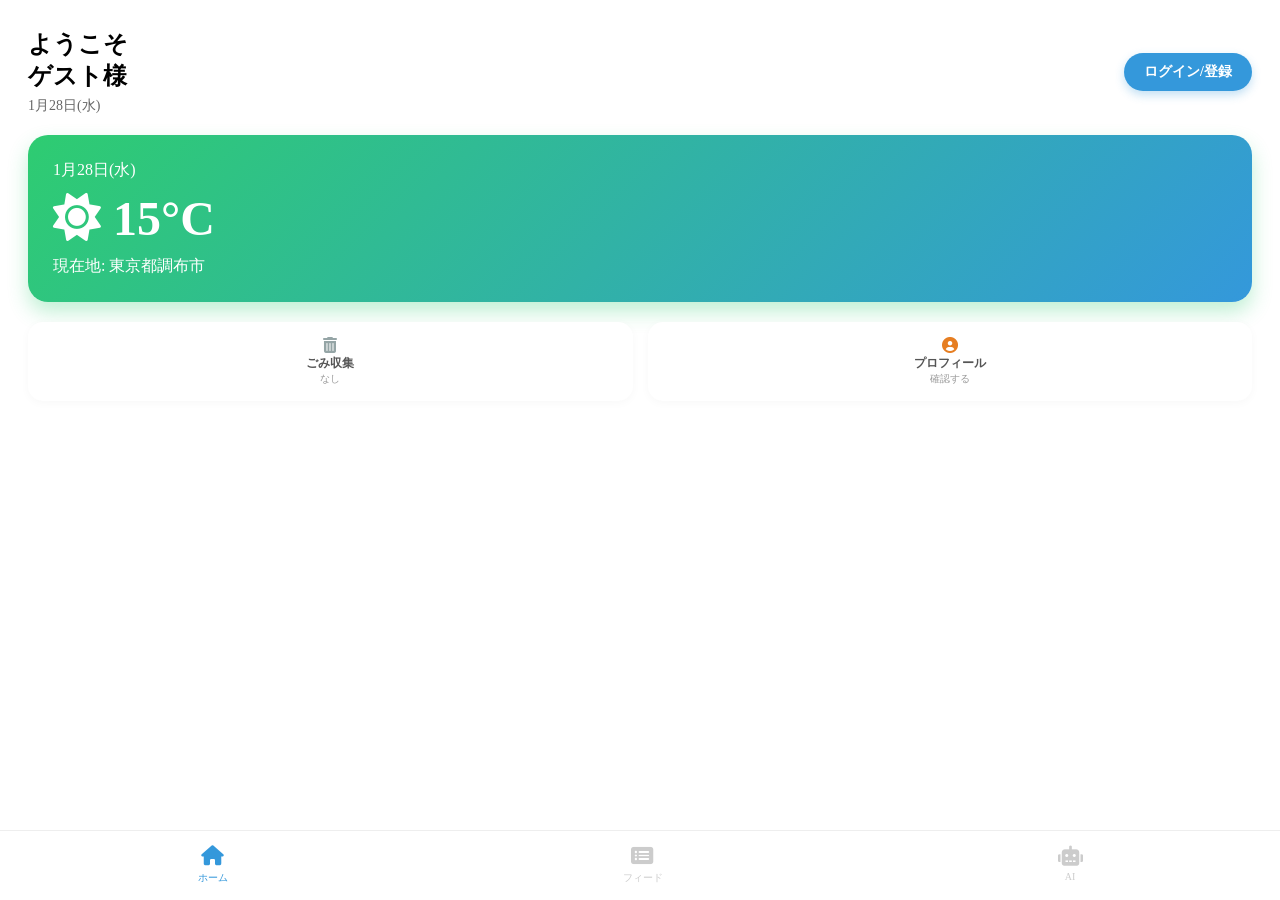
==== commit 25bef795: "Update index.html" ====
--- a/index.html
+++ b/index.html
@@ -8,9 +8,259 @@
     <link rel="stylesheet" href="css/style.css">
 </head>
 <body>
-    <div id="notificationBanner" class="success">...</div>
-    <div id="confirmModal" class="modal-overlay">...</div>
-    <div class="bottom-nav">...</div>
+
+    <div id="notificationBanner" class="success">
+        <i id="notificationIcon" class="fas fa-check-circle"></i>
+        <div id="notificationText">完了</div>
+    </div>
+
+    <div id="confirmModal" class="modal-overlay">
+        <div class="center-card">
+            <div style="font-weight:bold; margin-bottom:10px;" id="confirmMsg">確認</div>
+            <div style="font-size:13px; color:#e74c3c; margin-bottom:20px; display:none;" id="confirmSubMsg"></div>
+            
+            <input type="password" id="confirmPassword" placeholder="パスワードを入力" style="display:none; width:90%; margin:0 auto 20px auto; padding:10px; border:1px solid #eee; border-radius:10px; box-sizing:border-box;">
+
+            <div style="display:flex; gap:10px;">
+                <button style="flex:1; padding:10px; border:1px solid #ddd; background:white; border-radius:10px;" onclick="closeConfirm()">キャンセル</button>
+                <button style="flex:1; padding:10px; border:none; background:#3498db; color:white; border-radius:10px;" id="confirmOkBtn">OK</button>
+            </div>
+        </div>
+    </div>
+
+    <div id="homeScreen">
+        <div class="header">
+            <div class="greeting">
+                <h1 id="greetingText">ようこそ<br>ゲスト様</h1>
+                <div class="date">1月28日(水)</div>
+            </div>
+            <div class="header-icons">
+                <div id="loginArea">
+                    <a onclick="openAuthModal('login')" class="login-btn">ログイン/登録</a>
+                </div>
+                <div id="userArea" style="display: none;">
+                    <div id="headerUserIcon" class="header-user-icon" onclick="toggleHeaderMenu()">
+                        <i class="fas fa-user"></i>
+                    </div>
+                </div>
+            </div>
+            <div id="headerMenu">
+                <div class="menu-item" onclick="showProfile()"><i class="fas fa-id-card"></i> プロフィール</div>
+                <div class="menu-divider"></div>
+                <div class="menu-item" onclick="showAccountSettings()"><i class="fas fa-cog"></i> 登録情報変更</div>
+            </div>
+        </div>
+
+        <div class="weather-card">
+            <div>1月28日(水)</div>
+            <div class="temp"><i class="fas fa-sun"></i> 15°C</div>
+            <div class="location">現在地: 東京都調布市</div>
+        </div>
+
+        <div class="utility-grid">
+            <div class="utility-card">
+                <i class="fas fa-trash-alt" style="color: #95a5a6;"></i>
+                <div style="font-size:12px; font-weight:bold; color:#555;">ごみ収集</div>
+                <div style="font-size:10px; color:#999;">なし</div>
+            </div>
+            <div class="utility-card" onclick="showProfile()">
+                <i class="fas fa-user-circle" style="color: #e67e22;"></i>
+                <div style="font-size:12px; font-weight:bold; color:#555;">プロフィール</div>
+                <div style="font-size:10px; color:#999;">確認する</div>
+            </div>
+        </div>
+    </div>
+
+    <div id="feedScreen" class="screen-container">
+        <div class="page-header" style="justify-content: space-between;">
+            <h1 class="page-title" style="margin:0;">フィード</h1>
+            <div style="font-size:12px; color:#999;">最新の投稿</div>
+        </div>
+        
+        <div id="feedList" class="feed-list">
+            <div style="text-align:center; color:#999; margin-top:50px;">
+                <i class="fas fa-spinner fa-spin"></i> 読み込み中...
+            </div>
+        </div>
+        
+        <div class="fab-btn" onclick="openPostModal()">
+            <i class="fas fa-pen"></i>
+        </div>
+    </div>
+
+    <div id="profileScreen" class="screen-container">
+        <div class="page-header">
+            <i class="fas fa-arrow-left back-btn" onclick="goBack()"></i>
+            <h1 class="page-title">プロフィール</h1>
+        </div>
+        <div class="settings-card">
+            <div class="profile-icon-area">
+                <input type="file" id="imageInput" accept="image/*" style="display: none;" onchange="handleImageSelect(event)">
+                <div class="profile-avatar-large" id="currentAvatar" onclick="triggerImageUpload()">
+                    <img id="avatarImg" class="avatar-img" src="">
+                    <i id="avatarIcon" class="avatar-icon fas fa-user"></i>
+                    <div class="edit-badge"><i class="fas fa-camera" style="font-size:12px; margin:0; box-shadow:none; color:white;"></i></div>
+                </div>
+                <div style="font-size:12px; color:#999;">タップして写真を変更</div>
+                <div id="resetIconBtn" style="font-size:12px; color:#e74c3c; margin-top:5px; cursor:pointer; display:none;" onclick="resetToDefaultIcon()">元のアイコンに戻す</div>
+            </div>
+
+            <div style="text-align:center; margin-bottom:15px; font-size:12px; color:#3498db; cursor:pointer;" onclick="toggleIconSelector()">またはイラストアイコンを作成する</div>
+
+            <div id="iconSelector">
+                <div style="font-size:12px; font-weight:bold; margin-bottom:5px;">色を選ぶ</div>
+                <div id="colorPalette"></div>
+                <div style="font-size:12px; font-weight:bold; margin:10px 0 5px;">マークを選ぶ</div>
+                <div id="iconPalette"></div>
+            </div>
+
+            <div class="input-group">
+                <label>公開名 (ニックネーム)</label>
+                <input type="text" id="publicName" placeholder="アプリ内で表示される名前">
+            </div>
+
+            <div class="input-group">
+                <label>ユーザーID</label>
+                <div style="display:flex; align-items:center; background:#f9f9f9; border:1px solid #eee; border-radius:12px; overflow:hidden;">
+                    <span style="padding:0 10px; color:#999;">@</span>
+                    <input type="text" id="customId" placeholder="user_id" style="border:none; padding-left:0;">
+                </div>
+                <div style="font-size:11px; color:#999; margin-top:5px;">※IDは公開されます</div>
+            </div>
+
+            <button id="saveProfileDataBtn" class="save-btn" onclick="savePublicProfile()" disabled>変更を保存する</button>
+        </div>
+    </div>
+
+    <div id="accountSettingsScreen" class="screen-container">
+        <div class="page-header">
+            <i class="fas fa-arrow-left back-btn" onclick="goBack()"></i>
+            <h1 class="page-title">登録情報の変更</h1>
+        </div>
+        <div class="settings-card">
+            <div style="font-size:18px; font-weight:bold; margin-bottom:20px; color:#3498db; border-bottom:2px solid #f0f0f0; padding-bottom:10px;">アカウント設定</div>
+            
+            <div class="input-group">
+                <label>メールアドレス</label>
+                <input type="email" id="editEmail">
+            </div>
+            <div class="input-group">
+                <label>パスワード変更</label>
+                <input type="password" id="editPass" placeholder="新しいパスワード">
+                <input type="password" id="editPassConfirm" placeholder="確認" style="margin-top:10px;">
+            </div>
+            <button id="saveAccountBtn" class="save-btn" onclick="updateAccountInfo()" disabled>変更を保存する</button>
+            <div style="margin-top:30px; text-align:center;">
+                <button style="color:#e74c3c; background:none; border:1px solid #e74c3c; padding:10px 20px; border-radius:20px; cursor:pointer; font-weight:bold;" onclick="confirmLogout()">ログアウト</button>
+            </div>
+            <div style="margin-top:40px; padding-top:20px; border-top:1px solid #eee;">
+                <button style="width:100%; padding:15px; background:#ffebee; color:#e74c3c; border:none; border-radius:12px; font-size:14px; font-weight:bold; cursor:pointer;" onclick="confirmDeleteAccount()">アカウントを完全に削除する</button>
+            </div>
+        </div>
+    </div>
+
+    <div id="authModal" class="modal-overlay">
+        <div class="center-card">
+            <h2 id="modalTitle">ログイン</h2>
+            
+            <div class="input-group" id="idGroup" style="display:none;">
+                <label>ユーザーID</label>
+                <div class="prefix-input-container">
+                    <span class="prefix-span">@</span>
+                    <input type="text" id="inputId" placeholder="user_id" style="border:none; padding-left:5px; background: transparent; width: 100%;">
+                    <button class="check-id-btn disabled" id="checkIdBtn" onclick="verifyIdManually()">確認</button>
+                </div>
+                <div style="font-size:10px; color:#999; margin-top:3px; display:flex; justify-content:space-between;">
+                    <span>※IDは公開されます</span>
+                </div>
+                <div style="font-size:10px; color:#999; margin-top:2px;">※半角英数字のみ</div>
+            </div>
+
+            <div class="input-group" id="publicNameGroup" style="display:none;">
+                <label>表示名 (ニックネーム)</label>
+                <div class="input-wrapper-relative">
+                    <input type="text" id="inputPublicName" placeholder="アプリ内で表示される名前">
+                    <i class="validation-icon fas fa-check-circle" id="icon-name"></i>
+                </div>
+                <div style="font-size:10px; color:#999; margin-top:3px;">※フィードなどで公開されます</div>
+            </div>
+
+            <div class="input-group">
+                <label>メールアドレス</label>
+                <div class="input-wrapper-relative">
+                    <input type="email" id="inputEmail" placeholder="sample@gmail.com">
+                    <i class="validation-icon fas fa-check-circle" id="icon-email"></i>
+                </div>
+                <div id="emailError" class="inline-error">既に登録されています <i class="fas fa-exclamation-circle"></i></div>
+            </div>
+
+            <div class="input-group">
+                <label>パスワード</label>
+                <div class="input-wrapper-relative">
+                    <input type="password" id="inputPass" placeholder="••••••••">
+                    <i class="validation-icon fas fa-check-circle" id="icon-pass"></i>
+                </div>
+                <div class="helper-text" id="passHelper">半角英数字6文字以上</div>
+            </div>
+
+            <div class="input-group" id="passConfirmGroup" style="display:none;">
+                <label>パスワード (再入力)</label>
+                <div class="input-wrapper-relative">
+                    <input type="password" id="inputPassConfirm">
+                    <i class="validation-icon fas fa-check-circle" id="icon-passConfirm"></i>
+                </div>
+            </div>
+
+            <button class="save-btn" id="authBtn" onclick="handleAuth()">決定</button>
+            
+            <div class="switch-link" id="switchText" onclick="toggleMode()"><b>登録はこちら</b></div>
+            
+            <div class="switch-link" onclick="closeAuthModal()">閉じる</div>
+        </div>
+    </div>
+
+    <div id="postModal" class="modal-overlay">
+        <div class="center-card">
+            <h2>新規投稿</h2>
+            <div class="input-group">
+                <textarea id="postText" rows="4" placeholder="今どうしてる？" style="resize:none;"></textarea>
+            </div>
+            <div class="input-group" style="text-align:center;">
+                <button style="background:#eee; border:none; padding:10px 20px; border-radius:20px; font-weight:bold; color:#555; cursor:pointer;" onclick="document.getElementById('postImageInput').click()">
+                    <i class="fas fa-image"></i> 写真を追加
+                </button>
+                <input type="file" id="postImageInput" accept="image/*" style="display:none;" onchange="handlePostImageSelect(event)">
+                <div style="position:relative;">
+                    <img id="postImgPreview" class="post-img-preview">
+                    <div id="removePostImgBtn" class="remove-img-btn" onclick="removePostImage()">✕</div>
+                </div>
+            </div>
+            <button class="save-btn" id="submitPostBtn" onclick="submitPost()">投稿する</button>
+            <div class="switch-link" onclick="closePostModal()">閉じる</div>
+        </div>
+    </div>
+
+    <div id="commentModal">
+        <div class="comment-sheet">
+            <div class="comment-header">
+                コメント
+                <div class="comment-close-btn" onclick="closeCommentModal()">✕</div>
+            </div>
+            <div id="commentList" class="comment-list"></div>
+            <div class="comment-input-area">
+                <textarea id="commentInput" class="comment-input" rows="1" placeholder="コメントを入力..."></textarea>
+                <button id="sendCommentBtn" class="comment-send-btn" onclick="submitComment()">
+                    <i class="fas fa-paper-plane"></i>
+                </button>
+            </div>
+        </div>
+    </div>
+
+    <div class="bottom-nav">
+        <div class="nav-item active" id="navHome" onclick="switchTab('home')"><i class="fas fa-home"></i>ホーム</div>
+        <div class="nav-item" id="navFeed" onclick="switchTab('feed')"><i class="fas fa-list-alt"></i>フィード</div>
+        <div class="nav-item"><i class="fas fa-robot"></i>AI</div>
+    </div>
 
     <script type="module" src="js/app.js"></script>
 </body>
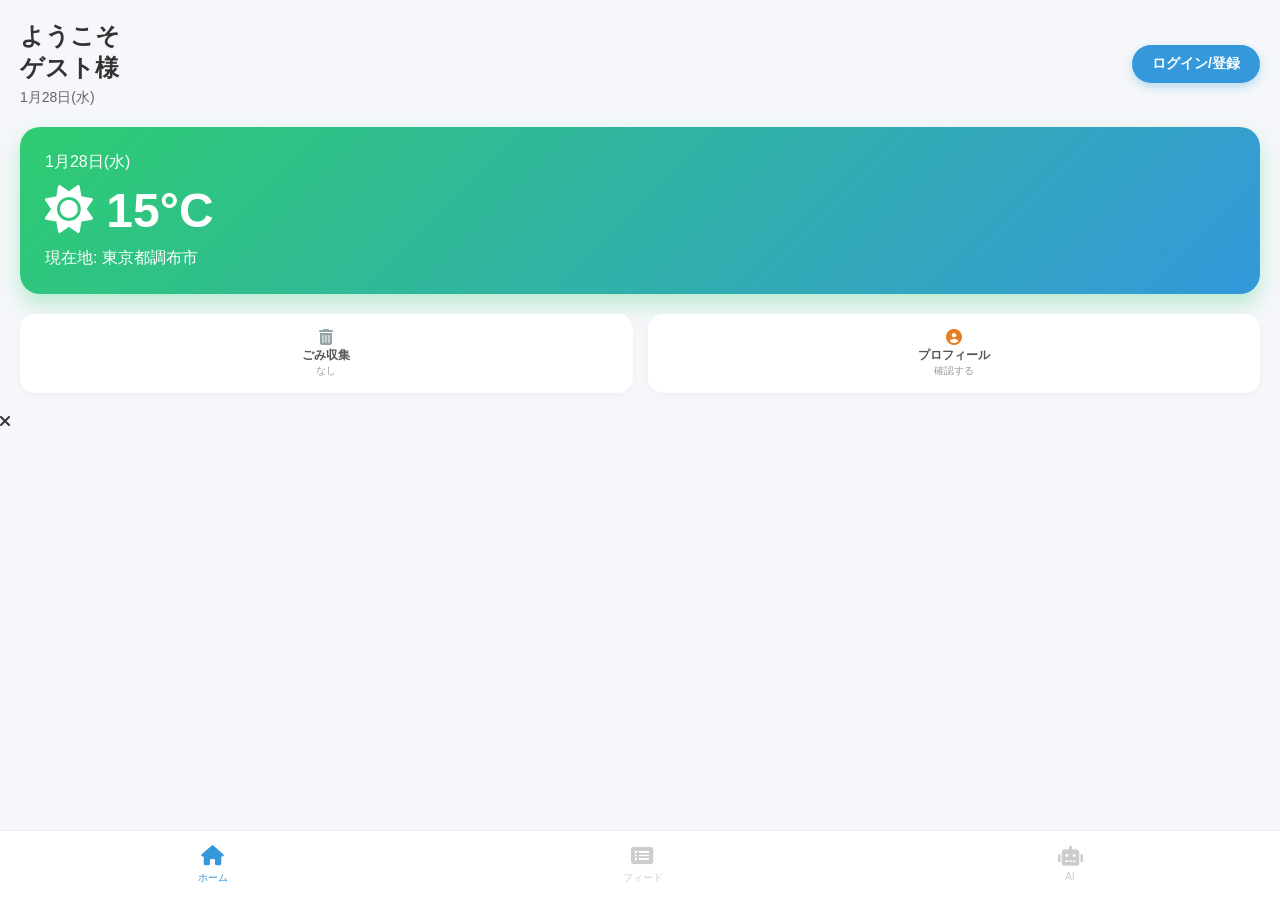
==== commit 6e2d6d95: "Update index.html" ====
--- a/index.html
+++ b/index.html
@@ -256,6 +256,14 @@
         </div>
     </div>
 
+    <div id="imageModal" class="image-modal-overlay" onclick="closeImageModal()">
+        <div class="image-modal-card" onclick="event.stopPropagation()">
+            <div class="close-img-btn-circle" onclick="closeImageModal()">
+                <i class="fas fa-times"></i>
+            </div>
+            <img class="image-modal-content" id="expandedImg">
+        </div>
+    </div>
     <div class="bottom-nav">
         <div class="nav-item active" id="navHome" onclick="switchTab('home')"><i class="fas fa-home"></i>ホーム</div>
         <div class="nav-item" id="navFeed" onclick="switchTab('feed')"><i class="fas fa-list-alt"></i>フィード</div>
--- a/css/style.css
+++ b/css/style.css
@@ -1,174 +1,193 @@
-<style>
-        /* =========================================
-           基本スタイル設定
-           ========================================= */
-        body { margin: 0; padding: 0; background-color: #f5f7fa; font-family: -apple-system, BlinkMacSystemFont, "Segoe UI", Roboto, "Helvetica Neue", Arial, sans-serif; color: #333; padding-bottom: 80px; }
-        
-        /* ヘッダー周り */
-        .header { padding: 20px; display: flex; justify-content: space-between; align-items: center; position: relative; }
-        .greeting h1 { margin: 0; font-size: 24px; font-weight: bold; }
-        .date { font-size: 14px; color: #666; margin-top: 5px; }
-        
-        .login-btn { background-color: #3498db; color: white; padding: 10px 20px; border-radius: 20px; font-size: 14px; font-weight: bold; text-decoration: none; display: inline-block; box-shadow: 0 4px 10px rgba(52, 152, 219, 0.3); cursor: pointer; }
-        
-        .header-user-icon { width: 40px; height: 40px; border-radius: 50%; background: #555; object-fit: cover; box-shadow: 0 2px 5px rgba(0,0,0,0.1); cursor: pointer; display: flex; align-items: center; justify-content: center; font-size: 20px; color: white; overflow: hidden; }
-        
-        /* 右上のポップアップメニュー */
-        #headerMenu { position: absolute; top: 70px; right: 20px; background: white; border-radius: 15px; box-shadow: 0 10px 30px rgba(0,0,0,0.15); width: 200px; padding: 10px 0; transform-origin: top right; transform: scale(0); opacity: 0; transition: all 0.2s cubic-bezier(0.175, 0.885, 0.32, 1.275); z-index: 1000; }
-        #headerMenu.active { transform: scale(1); opacity: 1; }
-        .menu-item { padding: 15px 20px; display: flex; align-items: center; cursor: pointer; font-size: 14px; font-weight: bold; color: #555; }
-        .menu-item:hover { background-color: #f9f9f9; }
-        .menu-divider { border-top: 1px solid #eee; margin: 5px 0; }
+/* =========================================
+   基本スタイル設定
+   ========================================= */
+body { margin: 0; padding: 0; background-color: #f5f7fa; font-family: -apple-system, BlinkMacSystemFont, "Segoe UI", Roboto, "Helvetica Neue", Arial, sans-serif; color: #333; padding-bottom: 80px; }
 
-        /* ホーム画面のカード類 */
-        .weather-card { margin: 0 20px; background: linear-gradient(135deg, #2ecc71, #3498db); color: white; padding: 25px; border-radius: 20px; box-shadow: 0 10px 20px rgba(46, 204, 113, 0.3); }
-        .temp { font-size: 48px; font-weight: bold; margin: 10px 0; }
-        .utility-grid { display: flex; gap: 15px; padding: 20px; }
-        .utility-card { flex: 1; background: white; padding: 15px; border-radius: 15px; box-shadow: 0 2px 10px rgba(0,0,0,0.03); text-align: center; cursor: pointer; transition: transform 0.1s; }
-        .utility-card:active { transform: scale(0.98); }
+/* ヘッダー周り */
+.header { padding: 20px; display: flex; justify-content: space-between; align-items: center; position: relative; }
+.greeting h1 { margin: 0; font-size: 24px; font-weight: bold; }
+.date { font-size: 14px; color: #666; margin-top: 5px; }
 
-        /* 画面切り替え用コンテナ */
-        .screen-container { display: none; padding: 20px; animation: fadeIn 0.3s ease; }
-        .page-header { display: flex; align-items: center; margin-bottom: 20px; }
-        .back-btn { font-size: 24px; color: #555; margin-right: 15px; cursor: pointer; }
-        .page-title { margin: 0; font-size: 22px; font-weight: bold; }
+.login-btn { background-color: #3498db; color: white; padding: 10px 20px; border-radius: 20px; font-size: 14px; font-weight: bold; text-decoration: none; display: inline-block; box-shadow: 0 4px 10px rgba(52, 152, 219, 0.3); cursor: pointer; }
 
-        /* 入力フォーム共通 */
-        .settings-card { background: white; padding: 25px; border-radius: 20px; box-shadow: 0 5px 15px rgba(0,0,0,0.05); }
-        .input-group { margin-bottom: 20px; text-align: left; }
-        .input-group label { display: block; font-size: 13px; color: #666; margin-bottom: 8px; font-weight: bold; }
-        .input-group input, .input-group textarea { width: 100%; padding: 14px; border: 1px solid #eee; background: #f9f9f9; border-radius: 12px; box-sizing: border-box; font-size: 16px; transition: border-color 0.3s; font-family: inherit; }
-        .input-group input:focus, .input-group textarea:focus { border-color: #3498db; outline: none; background: white; }
-        .save-btn { width: 100%; padding: 15px; background: linear-gradient(135deg, #2ecc71, #3498db); color: white; border: none; border-radius: 12px; font-size: 16px; font-weight: bold; cursor: pointer; box-shadow: 0 5px 15px rgba(46, 204, 113, 0.3); transition: all 0.3s; }
-        .save-btn:disabled { background: #ccc; cursor: not-allowed; box-shadow: none; opacity: 0.7; }
+.header-user-icon { 
+    width: 40px; 
+    height: 40px; 
+    border-radius: 50%; 
+    background: #555; 
+    object-fit: cover; 
+    
+    /* ▼ 修正: 影を少し濃くして浮遊感を出す */
+    box-shadow: 0 5px 15px rgba(0,0,0,0.15); 
+    
+    cursor: pointer; 
+    display: flex; 
+    align-items: center; 
+    justify-content: center; 
+    font-size: 20px; 
+    color: white; 
+    overflow: hidden; 
+    
+    /* ▼ 追加: 丸い白枠 */
+    border: 2px solid white;
+    box-sizing: border-box;
+}
 
-        /* バリデーション用スタイル */
-        .input-wrapper-relative { position: relative; }
-        .validation-icon { position: absolute; right: 15px; top: 50%; transform: translateY(-50%); font-size: 16px; display: none; }
-        .validation-icon.valid { display: block; color: #3498db; }
-        .validation-icon.invalid { display: block; color: #e74c3c; }
-        
-        .helper-text { font-size: 11px; color: #888; margin-top: 5px; display: flex; align-items: center; gap: 5px; }
-        .helper-text.valid { color: #3498db; }
+/* 右上のポップアップメニュー */
+#headerMenu { position: absolute; top: 70px; right: 20px; background: white; border-radius: 15px; box-shadow: 0 10px 30px rgba(0,0,0,0.15); width: 200px; padding: 10px 0; transform-origin: top right; transform: scale(0); opacity: 0; transition: all 0.2s cubic-bezier(0.175, 0.885, 0.32, 1.275); z-index: 1000; }
+#headerMenu.active { transform: scale(1); opacity: 1; }
+.menu-item { padding: 15px 20px; display: flex; align-items: center; cursor: pointer; font-size: 14px; font-weight: bold; color: #555; }
+.menu-item:hover { background-color: #f9f9f9; }
+.menu-divider { border-top: 1px solid #eee; margin: 5px 0; }
 
-        /* エラーメッセージ（右寄せ・赤） */
-        .inline-error { text-align: right; font-size: 11px; color: #e74c3c; font-weight: bold; margin-top: 4px; display: none; }
-        .inline-error i { margin-left: 3px; }
-        
-        /* ユーザーIDなどプレフィックス付き入力欄 */
-        .prefix-input-container { display: flex; align-items: center; background: #f9f9f9; border: 1px solid #eee; border-radius: 12px; overflow: hidden; position: relative; }
-        .prefix-input-container:focus-within { border-color: #3498db; background: white; }
-        .prefix-span { padding: 0 0 0 15px; color: #999; font-size: 16px; }
+/* ホーム画面のカード類 */
+.weather-card { margin: 0 20px; background: linear-gradient(135deg, #2ecc71, #3498db); color: white; padding: 25px; border-radius: 20px; box-shadow: 0 10px 20px rgba(46, 204, 113, 0.3); }
+.temp { font-size: 48px; font-weight: bold; margin: 10px 0; }
+.utility-grid { display: flex; gap: 15px; padding: 20px; }
+.utility-card { flex: 1; background: white; padding: 15px; border-radius: 15px; box-shadow: 0 2px 10px rgba(0,0,0,0.03); text-align: center; cursor: pointer; transition: transform 0.1s; }
+.utility-card:active { transform: scale(0.98); }
 
-        /* 確認ボタン (ID用) */
-        .check-id-btn { 
-            border: none; padding: 8px 12px; border-radius: 8px; 
-            font-size: 12px; font-weight: bold; margin-right: 8px; 
-            cursor: pointer; transition: all 0.3s; white-space: nowrap; outline: none;
-        }
-        /* 初期・無効状態 (グレー) */
-        .check-id-btn.disabled { background: #eee; color: #aaa; cursor: not-allowed; }
-        /* 有効状態 (ブルー) */
-        .check-id-btn.active { background: #3498db; color: white; cursor: pointer; }
-        .check-id-btn.active:hover { opacity: 0.9; }
-        /* 使用済み (レッド) */
-        .check-id-btn.error { background: #e74c3c; color: white; cursor: default; }
-        /* OK (チェックマーク・透過) */
-        .check-id-btn.success { background: transparent; color: #3498db; font-size: 20px; padding: 0 10px; cursor: default; }
+/* 画面切り替え用コンテナ */
+.screen-container { display: none; padding: 20px; animation: fadeIn 0.3s ease; }
+.page-header { display: flex; align-items: center; margin-bottom: 20px; }
+.back-btn { font-size: 24px; color: #555; margin-right: 15px; cursor: pointer; }
+.page-title { margin: 0; font-size: 22px; font-weight: bold; }
 
-        /* プロフィールアイコン編集エリア */
-        .profile-icon-area { display: flex; flex-direction: column; align-items: center; margin-bottom: 30px; }
-        .profile-avatar-large { position: relative; width: 100px; height: 100px; border-radius: 50%; background: #555; display: flex; align-items: center; justify-content: center; font-size: 50px; color: white; margin-bottom: 15px; border: 4px solid white; box-shadow: 0 5px 15px rgba(0,0,0,0.1); cursor: pointer; }
-        .avatar-img { width: 100%; height: 100%; object-fit: cover; border-radius: 50%; display: none; }
-        .edit-badge { position: absolute; bottom: -5px; right: -5px; background: #3498db; color: white; width: 30px; height: 30px; border-radius: 50%; font-size: 14px; display: flex; align-items: center; justify-content: center; border: 2px solid white; z-index: 10; }
-        
-        /* アイコン選択パレット */
-        #iconSelector { display: none; background: #f9f9f9; padding: 15px; border-radius: 15px; margin-bottom: 20px; text-align: center; }
-        .color-option, .icon-option { width: 30px; height: 30px; border-radius: 50%; display: inline-block; margin: 5px; cursor: pointer; border: 2px solid transparent; }
-        .color-option.selected, .icon-option.selected { border-color: #333; transform: scale(1.1); }
-        .icon-option { background: white; line-height: 30px; font-size: 16px; color: #555; }
+/* 入力フォーム共通 */
+.settings-card { background: white; padding: 25px; border-radius: 20px; box-shadow: 0 5px 15px rgba(0,0,0,0.05); }
+.input-group { margin-bottom: 20px; text-align: left; }
+.input-group label { display: block; font-size: 13px; color: #666; margin-bottom: 8px; font-weight: bold; }
+.input-group input, .input-group textarea { width: 100%; padding: 14px; border: 1px solid #eee; background: #f9f9f9; border-radius: 12px; box-sizing: border-box; font-size: 16px; transition: border-color 0.3s; font-family: inherit; }
+.input-group input:focus, .input-group textarea:focus { border-color: #3498db; outline: none; background: white; }
+.save-btn { width: 100%; padding: 15px; background: linear-gradient(135deg, #2ecc71, #3498db); color: white; border: none; border-radius: 12px; font-size: 16px; font-weight: bold; cursor: pointer; box-shadow: 0 5px 15px rgba(46, 204, 113, 0.3); transition: all 0.3s; }
+.save-btn:disabled { background: #ccc; cursor: not-allowed; box-shadow: none; opacity: 0.7; }
 
-        /* =========================================
-           フィード（タイムライン）のスタイル
-           ========================================= */
-        .feed-list { display: flex; flex-direction: column; gap: 20px; padding-bottom: 40px; }
-        .feed-card { background: white; border-radius: 20px; padding: 20px; box-shadow: 0 2px 15px rgba(0,0,0,0.03); position: relative; }
-        .feed-header { display: flex; align-items: center; margin-bottom: 15px; }
-        .feed-avatar { width: 45px; height: 45px; border-radius: 50%; background: #555; margin-right: 12px; display: flex; align-items: center; justify-content: center; color: white; font-size: 20px; flex-shrink: 0; overflow: hidden;}
-        .feed-avatar img { width: 100%; height: 100%; object-fit: cover; }
-        .feed-info { flex: 1; }
-        .feed-name { font-weight: bold; font-size: 15px; color: #333; display: flex; align-items: baseline; gap: 5px;}
-        .feed-id { font-size: 12px; color: #999; font-weight: normal; }
-        
-        .feed-time { font-size: 11px; color: #999; margin-top: 2px; }
-        .feed-content { font-size: 15px; line-height: 1.6; color: #444; white-space: pre-wrap; word-break: break-all; }
-        .feed-image { margin-top: 15px; width: 100%; border-radius: 15px; overflow: hidden; display: none; }
-        .feed-image img { width: 100%; height: auto; display: block; }
-        
-        .feed-actions { margin-top: 15px; padding-top: 15px; border-top: 1px solid #f5f5f5; display: flex; gap: 20px; }
-        .action-item { color: #888; font-size: 14px; cursor: pointer; display: flex; align-items: center; gap: 5px; transition: color 0.2s; }
-        .action-item.liked { color: #e74c3c; }
-        .action-item:hover { color: #3498db; }
-        .post-delete-btn { position: absolute; top: 15px; right: 15px; color: #ccc; cursor: pointer; padding: 5px; font-size: 14px; }
+/* バリデーション用スタイル */
+.input-wrapper-relative { position: relative; }
+.validation-icon { position: absolute; right: 15px; top: 50%; transform: translateY(-50%); font-size: 16px; display: none; }
+.validation-icon.valid { display: block; color: #3498db; }
+.validation-icon.invalid { display: block; color: #e74c3c; }
 
-        /* 投稿ボタン */
-        .fab-btn { position: fixed; bottom: 80px; right: 20px; width: 60px; height: 60px; background: #3498db; border-radius: 50%; box-shadow: 0 5px 20px rgba(52, 152, 219, 0.4); display: flex; align-items: center; justify-content: center; color: white; font-size: 24px; cursor: pointer; transition: transform 0.2s; z-index: 500; }
+.helper-text { font-size: 11px; color: #888; margin-top: 5px; display: flex; align-items: center; gap: 5px; }
+.helper-text.valid { color: #3498db; }
 
-        /* =========================================
-           モーダル・通知系のスタイル
-           ========================================= */
-        #notificationBanner { position: fixed; top: -100px; left: 50%; transform: translateX(-50%); width: 90%; max-width: 400px; padding: 15px 20px; border-radius: 15px; background: white; color: #333; box-shadow: 0 10px 30px rgba(0,0,0,0.15); display: flex; align-items: center; gap: 15px; z-index: 3000; transition: top 0.4s; }
-        #notificationIcon { font-size: 20px; }
-        .success #notificationIcon { color: #2ecc71; } .error #notificationIcon { color: #e74c3c; }
+/* エラーメッセージ（右寄せ・赤） */
+.inline-error { text-align: right; font-size: 11px; color: #e74c3c; font-weight: bold; margin-top: 4px; display: none; }
+.inline-error i { margin-left: 3px; }
 
-        .modal-overlay { display: none; position: fixed; top: 0; left: 0; width: 100%; height: 100%; background: rgba(0,0,0,0.5); z-index: 2500; justify-content: center; align-items: center; }
-        .center-card { background: white; width: 85%; max-width: 350px; padding: 25px; border-radius: 20px; text-align: center; box-shadow: 0 10px 30px rgba(0,0,0,0.2); animation: popIn 0.2s ease; overflow-y: auto; max-height: 90%; }
-        
-        .switch-link { margin-top: 15px; font-size: 12px; color: #666; cursor: pointer; text-decoration: underline; }
-        .post-img-preview { width: 100%; height: 150px; border-radius: 10px; background: #eee; margin-top: 10px; display: none; object-fit: cover; }
-        .remove-img-btn { position: absolute; top: 5px; right: 5px; background: rgba(0,0,0,0.5); color: white; border-radius: 50%; width: 25px; height: 25px; display: flex; align-items: center; justify-content: center; cursor: pointer; font-size: 12px; display: none; }
+/* ユーザーIDなどプレフィックス付き入力欄の調整 */
+.prefix-input-container { display: flex; align-items: center; background: #f9f9f9; border: 1px solid #eee; border-radius: 12px; overflow: hidden; position: relative; }
+.prefix-input-container:focus-within { border-color: #3498db; background: white; }
+.prefix-span { padding: 0 0 0 15px; color: #999; font-size: 16px; }
 
-        /* コメント用モーダル */
-        #commentModal { display: none; position: fixed; top: 0; left: 0; width: 100%; height: 100%; background: rgba(0,0,0,0.5); z-index: 2800; align-items: flex-end; }
-        .comment-sheet { 
-            width: 100%; max-width: 600px; height: 80vh; 
-            background: white; 
-            border-radius: 20px 20px 0 0; 
-            box-shadow: 0 -5px 30px rgba(0,0,0,0.2); 
-            display: flex; flex-direction: column; 
-            margin: 0 auto; 
-            animation: slideUp 0.3s ease-out; 
-            position: relative;
-        }
-        .comment-header { padding: 15px; text-align: center; border-bottom: 1px solid #eee; position: relative; font-weight: bold; }
-        .comment-close-btn { position: absolute; right: 15px; top: 15px; font-size: 20px; color: #999; cursor: pointer; }
-        
-        .comment-list { flex: 1; overflow-y: auto; padding: 15px; background: #f9f9f9; }
-        
-        /* 個別のコメント */
-        .comment-item { display: flex; gap: 10px; margin-bottom: 15px; }
-        .comment-avatar { width: 35px; height: 35px; border-radius: 50%; background: #555; flex-shrink: 0; display: flex; align-items: center; justify-content: center; color: white; font-size: 16px; overflow: hidden;}
-        .comment-avatar img { width: 100%; height: 100%; object-fit: cover; }
-        .comment-body { background: white; padding: 10px 15px; border-radius: 0 15px 15px 15px; box-shadow: 0 1px 3px rgba(0,0,0,0.05); max-width: 80%; }
-        .comment-user { font-size: 12px; font-weight: bold; color: #555; margin-bottom: 3px; }
-        .comment-text { font-size: 14px; color: #333; white-space: pre-wrap; word-break: break-all; }
-        .comment-date { font-size: 10px; color: #999; margin-top: 5px; text-align: right; }
-        
-        /* コメント入力エリア */
-        .comment-input-area { padding: 10px 15px; border-top: 1px solid #eee; background: white; display: flex; gap: 10px; padding-bottom: 20px; }
-        .comment-input { flex: 1; padding: 10px; border: 1px solid #eee; border-radius: 20px; background: #f5f7fa; font-size: 14px; resize: none; height: 24px; max-height: 80px; }
-        .comment-input:focus { outline: none; border-color: #3498db; background: white; }
-        .comment-send-btn { width: 40px; height: 40px; border-radius: 50%; background: #3498db; color: white; border: none; display: flex; align-items: center; justify-content: center; cursor: pointer; font-size: 16px; }
-        .comment-send-btn:disabled { background: #ccc; }
+/* 確認ボタン (ID用) */
+.check-id-btn { 
+    border: none; padding: 8px 12px; border-radius: 8px; 
+    font-size: 12px; font-weight: bold; margin-right: 8px; 
+    cursor: pointer; transition: all 0.3s; white-space: nowrap; outline: none;
+}
+/* 初期・無効状態 (グレー) */
+.check-id-btn.disabled { background: #eee; color: #aaa; cursor: not-allowed; }
+/* 有効状態 (ブルー) */
+.check-id-btn.active { background: #3498db; color: white; cursor: pointer; }
+.check-id-btn.active:hover { opacity: 0.9; }
+/* 使用済み (レッド) */
+.check-id-btn.error { background: #e74c3c; color: white; cursor: default; }
+/* OK (チェックマーク・透過) */
+.check-id-btn.success { background: transparent; color: #3498db; font-size: 20px; padding: 0 10px; cursor: default; }
 
-        /* 下部ナビゲーション */
-        .bottom-nav { position: fixed; bottom: 0; left: 0; width: 100%; z-index: 100; background: white; display: flex; justify-content: space-around; padding: 15px 0; border-top: 1px solid #eee; }
-        .nav-item { text-align: center; color: #ccc; font-size: 10px; cursor: pointer; }
-        .nav-item.active { color: #3498db; }
-        .nav-item i { font-size: 20px; display: block; margin-bottom: 5px; }
+/* プロフィールアイコン編集エリア */
+.profile-icon-area { display: flex; flex-direction: column; align-items: center; margin-bottom: 30px; }
+.profile-avatar-large { position: relative; width: 100px; height: 100px; border-radius: 50%; background: #555; display: flex; align-items: center; justify-content: center; font-size: 50px; color: white; margin-bottom: 15px; border: 4px solid white; box-shadow: 0 5px 15px rgba(0,0,0,0.1); cursor: pointer; }
+.avatar-img { width: 100%; height: 100%; object-fit: cover; border-radius: 50%; display: none; }
+.edit-badge { position: absolute; bottom: -5px; right: -5px; background: #3498db; color: white; width: 30px; height: 30px; border-radius: 50%; font-size: 14px; display: flex; align-items: center; justify-content: center; border: 2px solid white; z-index: 10; }
 
-        /* アニメーション定義 */
-        @keyframes fadeIn { from { opacity: 0; transform: translateY(10px); } to { opacity: 1; transform: translateY(0); } }
-        @keyframes popIn { from { opacity: 0; transform: scale(0.9); } to { opacity: 1; transform: scale(1); } }
-        @keyframes slideUp { from { transform: translateY(100%); } to { transform: translateY(0); } }
-    </style>
+/* アイコン選択パレット */
+#iconSelector { display: none; background: #f9f9f9; padding: 15px; border-radius: 15px; margin-bottom: 20px; text-align: center; }
+.color-option, .icon-option { width: 30px; height: 30px; border-radius: 50%; display: inline-block; margin: 5px; cursor: pointer; border: 2px solid transparent; }
+.color-option.selected, .icon-option.selected { border-color: #333; transform: scale(1.1); }
+.icon-option { background: white; line-height: 30px; font-size: 16px; color: #555; }
+
+/* =========================================
+   フィード（タイムライン）のスタイル
+   ========================================= */
+.feed-list { display: flex; flex-direction: column; gap: 20px; padding-bottom: 40px; }
+.feed-card { background: white; border-radius: 20px; padding: 20px; box-shadow: 0 2px 15px rgba(0,0,0,0.03); position: relative; }
+.feed-header { display: flex; align-items: center; margin-bottom: 15px; }
+.feed-avatar { width: 45px; height: 45px; border-radius: 50%; background: #555; margin-right: 12px; display: flex; align-items: center; justify-content: center; color: white; font-size: 20px; flex-shrink: 0; overflow: hidden;}
+.feed-avatar img { width: 100%; height: 100%; object-fit: cover; }
+.feed-info { flex: 1; }
+.feed-name { font-weight: bold; font-size: 15px; color: #333; display: flex; align-items: baseline; gap: 5px;}
+.feed-id { font-size: 12px; color: #999; font-weight: normal; }
+
+.feed-time { font-size: 11px; color: #999; margin-top: 2px; }
+.feed-content { font-size: 15px; line-height: 1.6; color: #444; white-space: pre-wrap; word-break: break-all; }
+.feed-image { margin-top: 15px; width: 100%; border-radius: 15px; overflow: hidden; display: none; }
+.feed-image img { width: 100%; height: auto; display: block; }
+
+.feed-actions { margin-top: 15px; padding-top: 15px; border-top: 1px solid #f5f5f5; display: flex; gap: 20px; }
+.action-item { color: #888; font-size: 14px; cursor: pointer; display: flex; align-items: center; gap: 5px; transition: color 0.2s; }
+.action-item.liked { color: #e74c3c; }
+.action-item:hover { color: #3498db; }
+.post-delete-btn { position: absolute; top: 15px; right: 15px; color: #ccc; cursor: pointer; padding: 5px; font-size: 14px; }
+
+/* 投稿ボタン */
+.fab-btn { position: fixed; bottom: 80px; right: 20px; width: 60px; height: 60px; background: #3498db; border-radius: 50%; box-shadow: 0 5px 20px rgba(52, 152, 219, 0.4); display: flex; align-items: center; justify-content: center; color: white; font-size: 24px; cursor: pointer; transition: transform 0.2s; z-index: 500; }
+
+/* =========================================
+   モーダル・通知系のスタイル
+   ========================================= */
+#notificationBanner { position: fixed; top: -100px; left: 50%; transform: translateX(-50%); width: 90%; max-width: 400px; padding: 15px 20px; border-radius: 15px; background: white; color: #333; box-shadow: 0 10px 30px rgba(0,0,0,0.15); display: flex; align-items: center; gap: 15px; z-index: 3000; transition: top 0.4s; }
+#notificationIcon { font-size: 20px; }
+.success #notificationIcon { color: #2ecc71; } .error #notificationIcon { color: #e74c3c; }
+
+.modal-overlay { display: none; position: fixed; top: 0; left: 0; width: 100%; height: 100%; background: rgba(0,0,0,0.5); z-index: 2500; justify-content: center; align-items: center; }
+.center-card { background: white; width: 85%; max-width: 350px; padding: 25px; border-radius: 20px; text-align: center; box-shadow: 0 10px 30px rgba(0,0,0,0.2); animation: popIn 0.2s ease; overflow-y: auto; max-height: 90%; }
+
+.switch-link { margin-top: 15px; font-size: 12px; color: #666; cursor: pointer; text-decoration: underline; }
+.post-img-preview { width: 100%; height: 150px; border-radius: 10px; background: #eee; margin-top: 10px; display: none; object-fit: cover; }
+.remove-img-btn { position: absolute; top: 5px; right: 5px; background: rgba(0,0,0,0.5); color: white; border-radius: 50%; width: 25px; height: 25px; display: flex; align-items: center; justify-content: center; cursor: pointer; font-size: 12px; display: none; }
+
+/* コメント用モーダル */
+#commentModal { display: none; position: fixed; top: 0; left: 0; width: 100%; height: 100%; background: rgba(0,0,0,0.5); z-index: 2800; align-items: flex-end; }
+.comment-sheet { 
+    width: 100%; max-width: 600px; height: 80vh; 
+    background: white; 
+    border-radius: 20px 20px 0 0; 
+    box-shadow: 0 -5px 30px rgba(0,0,0,0.2); 
+    display: flex; flex-direction: column; 
+    margin: 0 auto; 
+    animation: slideUp 0.3s ease-out; 
+    position: relative;
+}
+.comment-header { padding: 15px; text-align: center; border-bottom: 1px solid #eee; position: relative; font-weight: bold; }
+.comment-close-btn { position: absolute; right: 15px; top: 15px; font-size: 20px; color: #999; cursor: pointer; }
+
+.comment-list { flex: 1; overflow-y: auto; padding: 15px; background: #f9f9f9; }
+
+/* 個別のコメント */
+.comment-item { display: flex; gap: 10px; margin-bottom: 15px; }
+.comment-avatar { width: 35px; height: 35px; border-radius: 50%; background: #555; flex-shrink: 0; display: flex; align-items: center; justify-content: center; color: white; font-size: 16px; overflow: hidden;}
+.comment-avatar img { width: 100%; height: 100%; object-fit: cover; }
+.comment-body { background: white; padding: 10px 15px; border-radius: 0 15px 15px 15px; box-shadow: 0 1px 3px rgba(0,0,0,0.05); max-width: 80%; }
+.comment-user { font-size: 12px; font-weight: bold; color: #555; margin-bottom: 3px; }
+.comment-text { font-size: 14px; color: #333; white-space: pre-wrap; word-break: break-all; }
+.comment-date { font-size: 10px; color: #999; margin-top: 5px; text-align: right; }
+
+/* コメント入力エリア */
+.comment-input-area { padding: 10px 15px; border-top: 1px solid #eee; background: white; display: flex; gap: 10px; padding-bottom: 20px; }
+.comment-input { flex: 1; padding: 10px; border: 1px solid #eee; border-radius: 20px; background: #f5f7fa; font-size: 14px; resize: none; height: 24px; max-height: 80px; }
+.comment-input:focus { outline: none; border-color: #3498db; background: white; }
+.comment-send-btn { width: 40px; height: 40px; border-radius: 50%; background: #3498db; color: white; border: none; display: flex; align-items: center; justify-content: center; cursor: pointer; font-size: 16px; }
+.comment-send-btn:disabled { background: #ccc; }
+
+/* 下部ナビゲーション */
+.bottom-nav { position: fixed; bottom: 0; left: 0; width: 100%; z-index: 100; background: white; display: flex; justify-content: space-around; padding: 15px 0; border-top: 1px solid #eee; }
+.nav-item { text-align: center; color: #ccc; font-size: 10px; cursor: pointer; }
+.nav-item.active { color: #3498db; }
+.nav-item i { font-size: 20px; display: block; margin-bottom: 5px; }
+
+/* アニメーション定義 */
+@keyframes fadeIn { from { opacity: 0; transform: translateY(10px); } to { opacity: 1; transform: translateY(0); } }
+@keyframes popIn { from { opacity: 0; transform: scale(0.9); } to { opacity: 1; transform: scale(1); } }
+@keyframes slideUp { from { transform: translateY(100%); } to { transform: translateY(0); } }
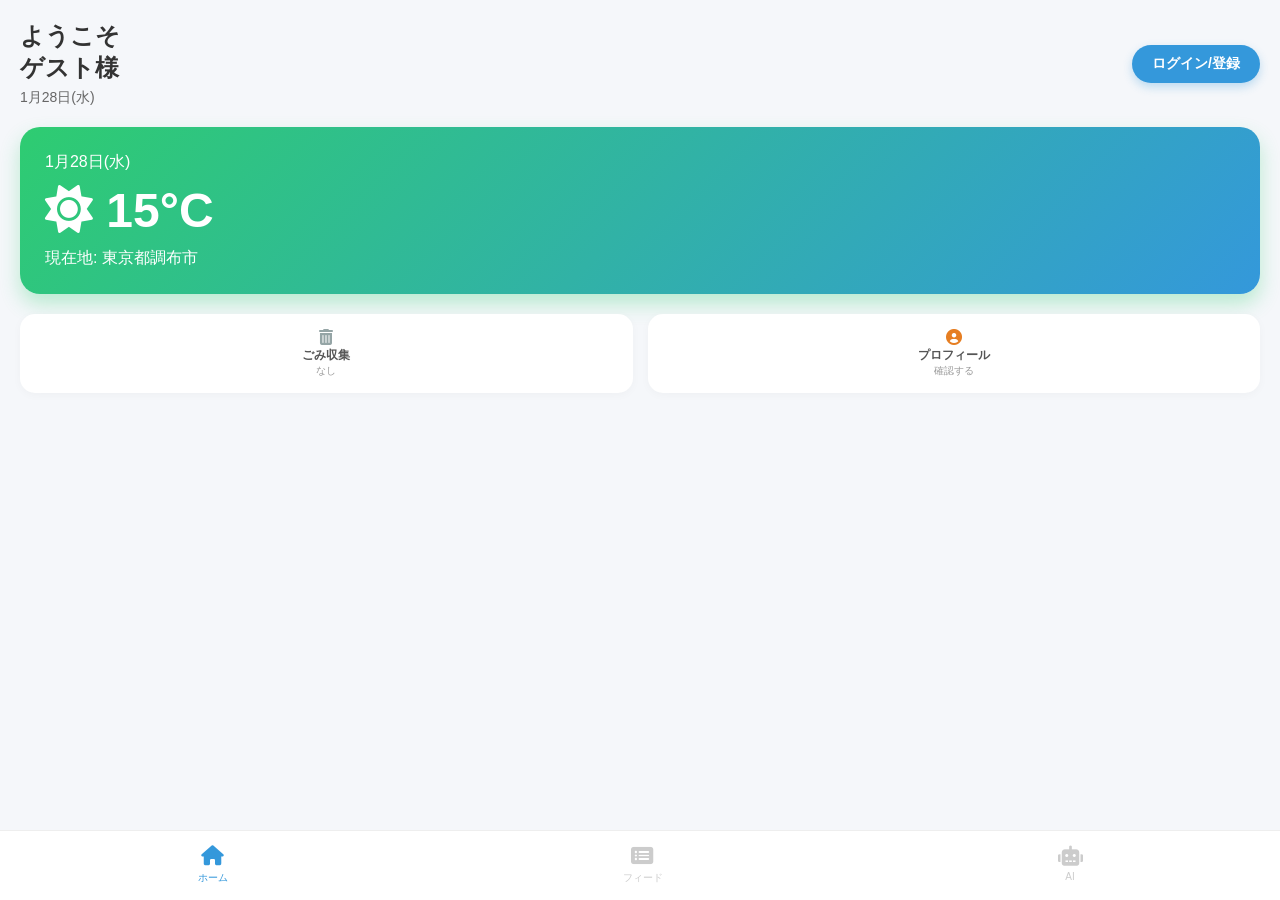
==== commit beb976ce: "Update index.html" ====
--- a/index.html
+++ b/index.html
@@ -48,7 +48,18 @@
                 <div class="menu-item" onclick="showProfile()"><i class="fas fa-id-card"></i> プロフィール</div>
                 <div class="menu-divider"></div>
                 <div class="menu-item" onclick="showAccountSettings()"><i class="fas fa-cog"></i> 登録情報変更</div>
-            </div>
+                <div class="menu-divider"></div>
+                <div class="menu-item menu-item-toggle" onclick="toggleDarkMode()">
+                    <div style="display:flex; align-items:center;">
+                        <i class="fas fa-moon" style="width:20px;"></i> ダークモード
+                    </div>
+                    <label class="toggle-switch" onclick="event.stopPropagation()">
+                        <input type="checkbox" id="darkModeToggle" onchange="toggleDarkMode()">
+                        <span class="slider round"></span>
+                    </label>
+                </div>
+            </div>
+
         </div>
 
         <div class="weather-card">
--- a/css/style.css
+++ b/css/style.css
@@ -16,10 +16,7 @@
     border-radius: 50%; 
     background: #555; 
     object-fit: cover; 
-    
-    /* ▼ 修正: 影を少し濃くして浮遊感を出す */
     box-shadow: 0 5px 15px rgba(0,0,0,0.15); 
-    
     cursor: pointer; 
     display: flex; 
     align-items: center; 
@@ -27,8 +24,6 @@
     font-size: 20px; 
     color: white; 
     overflow: hidden; 
-    
-    /* ▼ 追加: 丸い白枠 */
     border: 2px solid white;
     box-sizing: border-box;
 }
@@ -86,14 +81,10 @@
     font-size: 12px; font-weight: bold; margin-right: 8px; 
     cursor: pointer; transition: all 0.3s; white-space: nowrap; outline: none;
 }
-/* 初期・無効状態 (グレー) */
 .check-id-btn.disabled { background: #eee; color: #aaa; cursor: not-allowed; }
-/* 有効状態 (ブルー) */
 .check-id-btn.active { background: #3498db; color: white; cursor: pointer; }
 .check-id-btn.active:hover { opacity: 0.9; }
-/* 使用済み (レッド) */
 .check-id-btn.error { background: #e74c3c; color: white; cursor: default; }
-/* OK (チェックマーク・透過) */
 .check-id-btn.success { background: transparent; color: #3498db; font-size: 20px; padding: 0 10px; cursor: default; }
 
 /* プロフィールアイコン編集エリア */
@@ -108,9 +99,7 @@
 .color-option.selected, .icon-option.selected { border-color: #333; transform: scale(1.1); }
 .icon-option { background: white; line-height: 30px; font-size: 16px; color: #555; }
 
-/* =========================================
-   フィード（タイムライン）のスタイル
-   ========================================= */
+/* フィード */
 .feed-list { display: flex; flex-direction: column; gap: 20px; padding-bottom: 40px; }
 .feed-card { background: white; border-radius: 20px; padding: 20px; box-shadow: 0 2px 15px rgba(0,0,0,0.03); position: relative; }
 .feed-header { display: flex; align-items: center; margin-bottom: 15px; }
@@ -119,12 +108,10 @@
 .feed-info { flex: 1; }
 .feed-name { font-weight: bold; font-size: 15px; color: #333; display: flex; align-items: baseline; gap: 5px;}
 .feed-id { font-size: 12px; color: #999; font-weight: normal; }
-
 .feed-time { font-size: 11px; color: #999; margin-top: 2px; }
 .feed-content { font-size: 15px; line-height: 1.6; color: #444; white-space: pre-wrap; word-break: break-all; }
 .feed-image { margin-top: 15px; width: 100%; border-radius: 15px; overflow: hidden; display: none; }
 .feed-image img { width: 100%; height: auto; display: block; }
-
 .feed-actions { margin-top: 15px; padding-top: 15px; border-top: 1px solid #f5f5f5; display: flex; gap: 20px; }
 .action-item { color: #888; font-size: 14px; cursor: pointer; display: flex; align-items: center; gap: 5px; transition: color 0.2s; }
 .action-item.liked { color: #e74c3c; }
@@ -134,9 +121,7 @@
 /* 投稿ボタン */
 .fab-btn { position: fixed; bottom: 80px; right: 20px; width: 60px; height: 60px; background: #3498db; border-radius: 50%; box-shadow: 0 5px 20px rgba(52, 152, 219, 0.4); display: flex; align-items: center; justify-content: center; color: white; font-size: 24px; cursor: pointer; transition: transform 0.2s; z-index: 500; }
 
-/* =========================================
-   モーダル・通知系のスタイル
-   ========================================= */
+/* モーダル共通 */
 #notificationBanner { position: fixed; top: -100px; left: 50%; transform: translateX(-50%); width: 90%; max-width: 400px; padding: 15px 20px; border-radius: 15px; background: white; color: #333; box-shadow: 0 10px 30px rgba(0,0,0,0.15); display: flex; align-items: center; gap: 15px; z-index: 3000; transition: top 0.4s; }
 #notificationIcon { font-size: 20px; }
 .success #notificationIcon { color: #2ecc71; } .error #notificationIcon { color: #e74c3c; }
@@ -162,10 +147,7 @@
 }
 .comment-header { padding: 15px; text-align: center; border-bottom: 1px solid #eee; position: relative; font-weight: bold; }
 .comment-close-btn { position: absolute; right: 15px; top: 15px; font-size: 20px; color: #999; cursor: pointer; }
-
 .comment-list { flex: 1; overflow-y: auto; padding: 15px; background: #f9f9f9; }
-
-/* 個別のコメント */
 .comment-item { display: flex; gap: 10px; margin-bottom: 15px; }
 .comment-avatar { width: 35px; height: 35px; border-radius: 50%; background: #555; flex-shrink: 0; display: flex; align-items: center; justify-content: center; color: white; font-size: 16px; overflow: hidden;}
 .comment-avatar img { width: 100%; height: 100%; object-fit: cover; }
@@ -173,8 +155,6 @@
 .comment-user { font-size: 12px; font-weight: bold; color: #555; margin-bottom: 3px; }
 .comment-text { font-size: 14px; color: #333; white-space: pre-wrap; word-break: break-all; }
 .comment-date { font-size: 10px; color: #999; margin-top: 5px; text-align: right; }
-
-/* コメント入力エリア */
 .comment-input-area { padding: 10px 15px; border-top: 1px solid #eee; background: white; display: flex; gap: 10px; padding-bottom: 20px; }
 .comment-input { flex: 1; padding: 10px; border: 1px solid #eee; border-radius: 20px; background: #f5f7fa; font-size: 14px; resize: none; height: 24px; max-height: 80px; }
 .comment-input:focus { outline: none; border-color: #3498db; background: white; }
@@ -191,3 +171,212 @@
 @keyframes fadeIn { from { opacity: 0; transform: translateY(10px); } to { opacity: 1; transform: translateY(0); } }
 @keyframes popIn { from { opacity: 0; transform: scale(0.9); } to { opacity: 1; transform: scale(1); } }
 @keyframes slideUp { from { transform: translateY(100%); } to { transform: translateY(0); } }
+
+/* =========================================
+   画像拡大モーダル (カードデザイン)
+   ========================================= */
+.image-modal-overlay {
+    display: none;
+    position: fixed;
+    z-index: 2900;
+    left: 0;
+    top: 0;
+    width: 100%;
+    height: 100%;
+    background-color: rgba(0,0,0,0.6); /* 背景を半透明のグレーに変更 */
+    justify-content: center;
+    align-items: center;
+    animation: fadeIn 0.2s ease;
+    backdrop-filter: blur(2px); /* 背景を少しぼかす */
+}
+
+/* 画像を囲む白いカード */
+.image-modal-card {
+    position: relative;
+    background: white;
+    padding: 5px; /* ▼ 10px -> 5px に変更 */
+    border-radius: 15px;
+    box-shadow: 0 15px 40px rgba(0,0,0,0.2); /* 浮き上がるような影 */
+    max-width: 90%;
+    max-height: 85vh;
+    display: flex;
+    justify-content: center;
+    align-items: center;
+    animation: popIn 0.3s cubic-bezier(0.175, 0.885, 0.32, 1.275); /* ポップアップアニメーション */
+}
+
+/* 画像本体 */
+.image-modal-content {
+    display: block;
+    max-width: 100%;
+    max-height: calc(85vh - 20px); /* カードのpadding分を引く */
+    border-radius: 10px;
+    object-fit: contain;
+}
+
+/* 丸い閉じるボタン */
+.close-img-btn-circle {
+    position: absolute;
+    /* ▼ 位置とサイズを調整 */
+    top: -12px;
+    right: -12px;
+    width: 32px;
+    height: 32px;
+    font-size: 16px;
+    
+    background: white;
+    color: #888; /* グレーのアイコン */
+    border-radius: 50%;
+    display: flex;
+    align-items: center;
+    justify-content: center;
+    box-shadow: 0 4px 10px rgba(0,0,0,0.15);
+    cursor: pointer;
+    z-index: 2902;
+    transition: all 0.2s ease;
+}
+
+.close-img-btn-circle:hover {
+    color: #555;
+    transform: scale(1.1); /* ホバー時に少し大きく */
+}
+
+/* フィード内の画像カーソル */
+.feed-image img {
+    cursor: zoom-in;
+}
+/* =========================================
+   ダークモード切り替えスイッチのスタイル
+   ========================================= */
+.menu-item-toggle {
+    justify-content: space-between;
+}
+
+.toggle-switch {
+    position: relative;
+    display: inline-block;
+    width: 40px;
+    height: 20px;
+    margin-left: 10px;
+}
+
+.toggle-switch input { 
+    opacity: 0;
+    width: 0;
+    height: 0;
+}
+
+.slider {
+    position: absolute;
+    cursor: pointer;
+    top: 0; left: 0; right: 0; bottom: 0;
+    background-color: #ccc;
+    transition: .4s;
+    border-radius: 34px;
+}
+
+.slider:before {
+    position: absolute;
+    content: "";
+    height: 16px;
+    width: 16px;
+    left: 2px;
+    bottom: 2px;
+    background-color: white;
+    transition: .4s;
+    border-radius: 50%;
+}
+
+input:checked + .slider {
+    background-color: #3498db;
+}
+
+input:checked + .slider:before {
+    transform: translateX(20px);
+}
+
+/* =========================================
+   ダークモード定義 (#000033 ベース)
+   ========================================= */
+body.dark-mode {
+    background-color: #000033; /* 指定: 背景色 */
+    color: #e0e0e0;
+}
+
+body.dark-mode .header .date,
+body.dark-mode .menu-item,
+body.dark-mode .page-header .back-btn,
+body.dark-mode .input-group label,
+body.dark-mode .utility-card div {
+    color: #ccc !important;
+}
+
+/* カード・メニュー背景 */
+body.dark-mode .settings-card,
+body.dark-mode .feed-card,
+body.dark-mode .utility-card,
+body.dark-mode #headerMenu,
+body.dark-mode .comment-sheet,
+body.dark-mode .center-card,
+body.dark-mode .comment-input-area,
+body.dark-mode .comment-body,
+body.dark-mode .bottom-nav {
+    background-color: #0a0a45; /* 背景より少し明るいネイビー */
+    color: #fff;
+    box-shadow: 0 5px 15px rgba(0,0,0,0.5);
+}
+
+/* 入力フォーム */
+body.dark-mode input[type="text"],
+body.dark-mode input[type="email"],
+body.dark-mode input[type="password"],
+body.dark-mode textarea,
+body.dark-mode .prefix-input-container,
+body.dark-mode .prefix-input-container input,
+body.dark-mode .comment-input {
+    background-color: #000022;
+    border-color: #333366; /* 指定: ボタンなど */
+    color: #fff;
+}
+
+body.dark-mode input::placeholder,
+body.dark-mode textarea::placeholder {
+    color: #666699;
+}
+
+body.dark-mode .input-group input:focus, 
+body.dark-mode .input-group textarea:focus {
+    border-color: #3498db;
+    background-color: #000033;
+}
+
+/* ヘッダー・テキスト */
+body.dark-mode .feed-name,
+body.dark-mode .feed-content,
+body.dark-mode .comment-text,
+body.dark-mode .page-title,
+body.dark-mode .greeting h1 {
+    color: #fff;
+}
+
+/* ボタン・アイコン系 */
+body.dark-mode .menu-item:hover {
+    background-color: #333366; /* 指定: ボタンなど */
+}
+
+body.dark-mode .menu-divider,
+body.dark-mode .feed-actions,
+body.dark-mode .bottom-nav,
+body.dark-mode .comment-header,
+body.dark-mode .comment-input-area {
+    border-color: #333366; /* 指定: ボタンなど */
+}
+
+body.dark-mode .fab-btn {
+    box-shadow: 0 5px 20px rgba(0,0,0,0.6);
+}
+
+/* プロフィールアイコンのボーダー */
+body.dark-mode .header-user-icon {
+    border-color: #333366;
+}
